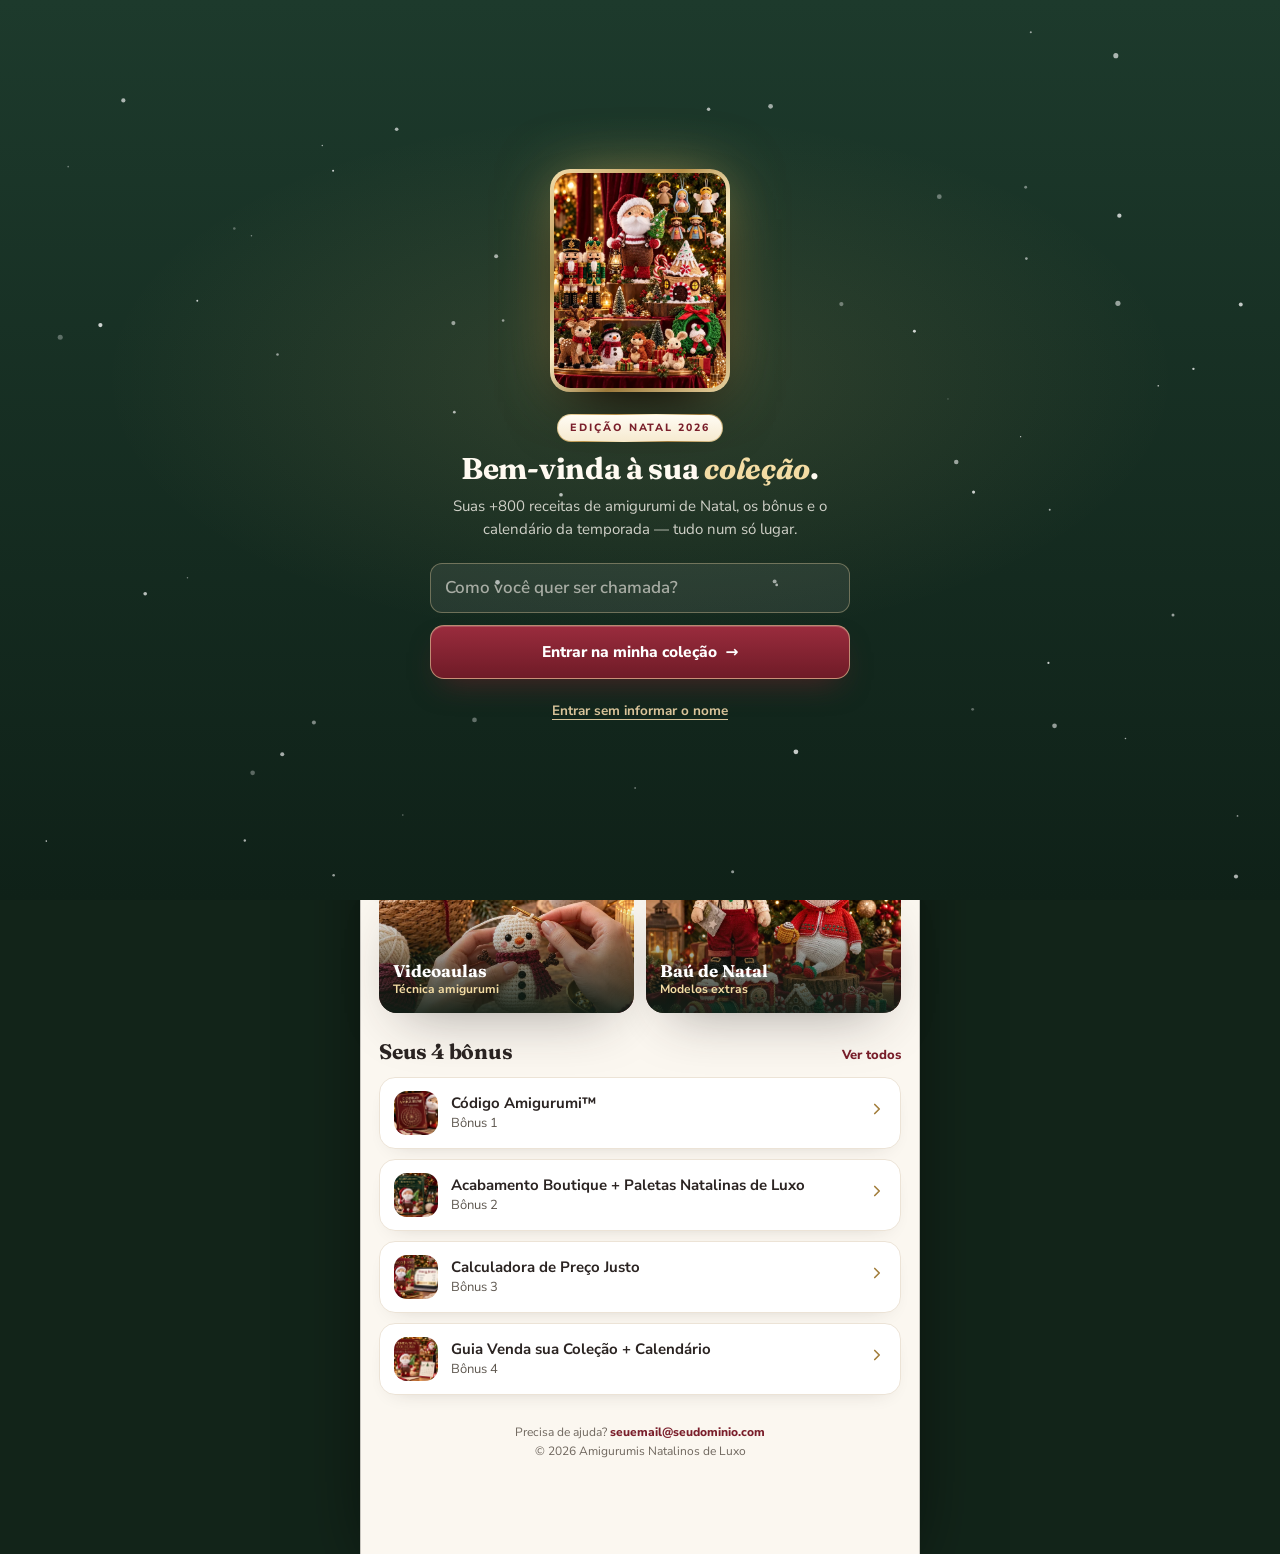
==== app/index.html @ ce7e3dca "Mini app de entregáveis (área da aluna sem login) - app/: coleção com 8 categorias de receitas de am" ====
<!DOCTYPE html>
<html lang="pt-BR">
<head>
<meta charset="utf-8">
<meta name="viewport" content="width=device-width, initial-scale=1, viewport-fit=cover">
<title>Minha Coleção — Amigurumis Natalinos de Luxo</title>
<meta name="robots" content="noindex, nofollow">
<meta name="theme-color" content="#1f3d2e">
<meta name="apple-mobile-web-app-capable" content="yes">
<meta name="apple-mobile-web-app-status-bar-style" content="black-translucent">
<meta name="apple-mobile-web-app-title" content="Minha Coleção">
<link rel="manifest" href="manifest.webmanifest">
<link rel="icon" href="icone-192.png">
<link rel="apple-touch-icon" href="icone-192.png">
<link rel="preconnect" href="https://fonts.googleapis.com">
<link rel="preconnect" href="https://fonts.gstatic.com" crossorigin>
<link href="https://fonts.googleapis.com/css2?family=Fraunces:ital,opsz,wght@0,9..144,500..900;1,9..144,500..800&family=Nunito+Sans:opsz,wght@6..12,400..900&display=swap" rel="stylesheet">
<style>
:root{
  --crema:#fbf7f0;--crema-2:#f3ece2;--crema-3:#efede4;--blanco:#fff;
  --vino:#7a1f2b;--vino-hover:#5e1620;--bosque:#1f3d2e;--bosque-hondo:#172e22;
  --oro:#b8914a;--oro-claro:#d9c39a;--oro-hondo:#a27d3b;--oro-texto:#7f6128;
  --texto:#2b2422;--texto-suave:#5e574f;--gris:#6f675e;--borde:#ece3d6;--unidad:#f6f2ec;
  --oro-metal:linear-gradient(140deg,#f3dfae 0%,#b8914a 30%,#fbeec8 50%,#9c7a3c 72%,#e9d3a1 100%);
  --vino-metal:linear-gradient(180deg,#9a2c3d,#6f1b27);
  --oro-etiqueta:linear-gradient(180deg,#f8e9bf,#dcbb73);
  --sombra:0 8px 22px -16px #2b24224d;--sombra-alta:0 24px 56px -24px #2b242266;
  --serif:"Fraunces",Georgia,"Times New Roman",serif;
  --sans:"Nunito Sans",system-ui,-apple-system,"Segoe UI",Roboto,sans-serif;
  --nav:68px;--safe-b:env(safe-area-inset-bottom);
}
*{box-sizing:border-box;-webkit-tap-highlight-color:transparent}
html,body{margin:0;background:var(--crema);color:var(--texto);font-family:var(--sans);font-size:16px;line-height:1.55;-webkit-font-smoothing:antialiased}
h1,h2,h3{font-family:var(--serif);margin:0;letter-spacing:-.01em;line-height:1.15}
p{margin:0}
button{font:inherit;color:inherit;background:none;border:0;padding:0;cursor:pointer}
a{color:inherit;text-decoration:none}
img{display:block;max-width:100%}
em{font-family:var(--serif);font-style:italic;color:var(--vino)}
:focus-visible{outline:3px solid var(--vino);outline-offset:3px;border-radius:10px}
.sr{position:absolute;width:1px;height:1px;overflow:hidden;clip:rect(0 0 0 0);white-space:nowrap}

/* ---------- Estrutura ---------- */
.app{max-width:560px;margin:0 auto;min-height:100vh;min-height:100dvh;position:relative;background:var(--crema);padding-bottom:calc(var(--nav) + var(--safe-b) + 18px)}
@media (min-width:900px){
  body{background:radial-gradient(70% 60% at 50% 0,#264b3a,#122419 70%)}
  .app{box-shadow:0 30px 80px -30px #000;border-left:1px solid #0003;border-right:1px solid #0003}
}
.topo{position:relative;overflow:hidden;color:var(--crema);padding:calc(env(safe-area-inset-top) + 18px) 20px 54px;
  background:radial-gradient(85% 70% at 50% 40%,#3c6c5280,transparent 72%),linear-gradient(180deg,var(--bosque),#122419)}
.topo.compacto{padding-bottom:40px}
.topo-in{position:relative;z-index:2}
.topo-linha{display:flex;align-items:center;justify-content:space-between;gap:12px;margin-bottom:16px}
.marca{display:flex;align-items:center;gap:10px;font-weight:800;font-size:13px;letter-spacing:.04em;color:var(--oro-claro)}
.marca-selo{width:34px;height:34px;border-radius:50%;background:var(--oro-metal);display:grid;place-items:center;color:var(--vino);box-shadow:0 6px 16px -8px #000}
.voltar{display:inline-flex;align-items:center;gap:6px;font-weight:800;font-size:14px;color:var(--oro-claro);min-height:40px}
.topo h1{font-size:clamp(26px,7vw,34px);color:#fffaf1}
.topo h1 em{color:#f3dca4}
.topo p.sub{margin-top:8px;color:#fbf7f0d6;font-size:15px}
.nevado{position:absolute;left:0;right:0;bottom:-1px;width:100%;height:34px;z-index:1}
.guirlanda{position:absolute;top:0;left:0;right:0;height:26px;display:flex;justify-content:center;overflow:hidden;z-index:1;pointer-events:none}
.foco{flex:0 0 56px;height:26px;position:relative;background:url("data:image/svg+xml,%3Csvg xmlns='http://www.w3.org/2000/svg' width='56' height='18'%3E%3Cpath d='M0 1 Q28 18 56 1' fill='none' stroke='%23D9C39A' stroke-opacity='.5' stroke-width='1.3'/%3E%3C/svg%3E") 0 0/56px 18px no-repeat}
.foco::after{content:"";position:absolute;top:10px;left:24px;width:8px;height:11px;border-radius:50%/42% 42% 58% 58%;--l:#e7bf62;background:radial-gradient(circle at 38% 30%,#ffffffd9 0 16%,var(--l) 46%);box-shadow:0 0 6px 1px var(--l),0 0 14px 3px color-mix(in srgb,var(--l) 50%,transparent);animation:titila 2.6s ease-in-out infinite}
.foco:nth-child(4n+2)::after{--l:#b3263a;animation-delay:-1.2s}.foco:nth-child(4n+3)::after{--l:#fff1cf;animation-delay:-.5s}.foco:nth-child(4n+4)::after{--l:#3f7d5c;animation-delay:-2s}
@keyframes titila{50%{opacity:.4}}
canvas.neve{position:absolute;inset:0;width:100%;height:100%;z-index:0;pointer-events:none}

.conteudo{padding:0 18px;margin-top:-26px;position:relative;z-index:3}
.secao{margin-top:26px}
.secao-cab{display:flex;align-items:baseline;justify-content:space-between;gap:10px;margin-bottom:12px}
.secao-cab h2{font-size:21px}
.secao-cab a,.secao-cab button{font-size:13px;font-weight:800;color:var(--vino)}
.ceja{display:inline-block;font-size:10.5px;font-weight:800;letter-spacing:.18em;text-transform:uppercase;color:var(--vino);
  background:linear-gradient(180deg,#fffcf4,#f6ead0) padding-box,var(--oro-metal) border-box;border:1px solid transparent;border-radius:999px;padding:5px 12px;margin-bottom:10px}

/* ---------- Cartões ---------- */
.card{background:var(--blanco);border:1px solid var(--borde);border-radius:20px;box-shadow:var(--sombra)}
.card-ouro{background:linear-gradient(var(--blanco),var(--blanco)) padding-box,var(--oro-metal) border-box;border:1.5px solid transparent;box-shadow:var(--sombra-alta)}
.boasvindas{padding:18px;display:grid;gap:14px}
.progresso-linha{display:flex;align-items:center;gap:14px}
.anel{--p:0;width:64px;height:64px;border-radius:50%;flex-shrink:0;display:grid;place-items:center;
  background:conic-gradient(var(--vino) calc(var(--p)*1%),var(--unidad) 0);position:relative}
.anel::before{content:"";position:absolute;inset:7px;border-radius:50%;background:var(--blanco)}
.anel b{position:relative;font-family:var(--serif);font-size:16px;color:var(--vino)}
.progresso-txt b{font-family:var(--serif);font-size:18px;display:block}
.progresso-txt span{font-size:13.5px;color:var(--texto-suave)}
.proximo{display:flex;gap:12px;align-items:center;padding:12px 14px;border-radius:14px;background:var(--unidad);border:1px dashed var(--oro-claro)}
.proximo-ico{width:38px;height:38px;border-radius:12px;background:var(--vino-metal);color:#fff;display:grid;place-items:center;flex-shrink:0}
.proximo small{display:block;font-size:11px;font-weight:800;letter-spacing:.12em;text-transform:uppercase;color:var(--oro-texto)}
.proximo span{font-weight:700;font-size:14.5px;line-height:1.35}
.contagem{display:flex;align-items:center;gap:10px;font-size:13px;font-weight:700;color:var(--texto-suave)}
.contagem b{font-family:var(--serif);color:var(--vino);font-size:18px}

.atalhos{display:grid;grid-template-columns:repeat(2,minmax(0,1fr));gap:12px}
.atalho{position:relative;overflow:hidden;border-radius:18px;min-height:132px;display:flex;flex-direction:column;justify-content:flex-end;padding:14px;color:#fff;box-shadow:var(--sombra-alta);isolation:isolate}
.atalho img{position:absolute;inset:0;width:100%;height:100%;object-fit:cover;z-index:-2;transition:transform .5s}
.atalho::before{content:"";position:absolute;inset:0;z-index:-1;background:linear-gradient(180deg,transparent 20%,#0f1f17e6 100%)}
.atalho:active img{transform:scale(1.04)}
.atalho b{font-family:var(--serif);font-size:17px;line-height:1.15}
.atalho small{font-size:12px;color:#f3dca4;font-weight:700}
.atalho.largo{grid-column:1/-1;min-height:150px}
.pilula{position:absolute;top:10px;left:10px;font-size:10.5px;font-weight:800;letter-spacing:.06em;text-transform:uppercase;padding:4px 10px;border-radius:999px;background:var(--oro-etiqueta);color:var(--vino-hover);border:1px solid #9c7a3c80}
.pilula.vinho{background:var(--vino-metal);color:#fff;border-color:#e9d3a1aa}

.lista{display:grid;gap:10px}
.item{display:flex;align-items:center;gap:13px;padding:13px 14px;background:var(--blanco);border:1px solid var(--borde);border-radius:16px;box-shadow:var(--sombra);text-align:left;width:100%}
.item-ico{width:44px;height:44px;border-radius:13px;background:var(--unidad);color:var(--oro-hondo);display:grid;place-items:center;flex-shrink:0;overflow:hidden}
.item-ico img{width:100%;height:100%;object-fit:cover}
.item-txt{flex:1;min-width:0}
.item-txt b{display:block;font-size:15px;line-height:1.3}
.item-txt span{display:block;font-size:13px;color:var(--texto-suave);line-height:1.4}
.item-seta{color:var(--oro-hondo);flex-shrink:0}
.tag{font-size:10.5px;font-weight:800;letter-spacing:.06em;text-transform:uppercase;padding:3px 8px;border-radius:999px;background:var(--unidad);color:var(--oro-texto);white-space:nowrap}
.tag.ok{background:#e6f1ea;color:#2f6b4f}
.tag.breve{background:#f4e9e9;color:var(--vino)}

/* ---------- Botões ---------- */
.btn{display:inline-flex;align-items:center;justify-content:center;gap:9px;min-height:50px;padding:14px 22px;border-radius:14px;font-weight:800;font-size:15.5px;color:#fff;background:var(--vino-metal);border:1px solid #e9d3a199;box-shadow:inset 0 1px #ffffff2e,0 14px 30px -12px #7a1f2b99;width:100%;text-align:center}
.btn:active{transform:translateY(1px)}
.btn.sec{background:var(--blanco);color:var(--vino);border:1.5px solid var(--borde);box-shadow:var(--sombra)}
.btn.ouro{background:var(--oro-etiqueta);color:var(--vino-hover);border-color:#9c7a3c80}
.btn[aria-disabled="true"]{opacity:.55}
.btns{display:grid;gap:10px}

/* ---------- Coleção ---------- */
.colecoes{display:grid;grid-template-columns:repeat(2,minmax(0,1fr));gap:12px}
.colecao{background:var(--blanco);border:1px solid var(--borde);border-radius:18px;overflow:hidden;box-shadow:var(--sombra);text-align:left;display:flex;flex-direction:column}
.colecao-img{position:relative;aspect-ratio:1/1;background:var(--oro-claro)}
.colecao-img img{width:100%;height:100%;object-fit:cover}
.colecao-corpo{padding:10px 12px 12px}
.colecao-corpo b{font-family:var(--serif);font-size:15px;line-height:1.2;display:block}
.colecao-corpo span{font-size:12px;color:var(--gris);font-style:italic}
.check-canto{position:absolute;top:8px;right:8px;width:28px;height:28px;border-radius:50%;background:#2f6b4f;color:#fff;display:grid;place-items:center;box-shadow:0 4px 10px #0005}
.fav-canto{position:absolute;bottom:8px;right:8px;width:32px;height:32px;border-radius:50%;background:#fffffff0;color:var(--vino);display:grid;place-items:center;box-shadow:0 4px 10px #0003}
.hero-img{border-radius:22px;overflow:hidden;aspect-ratio:1/1;box-shadow:var(--sombra-alta);background:var(--oro-claro);border:5px solid #fff}
.hero-img img{width:100%;height:100%;object-fit:cover}
.miniaturas{display:flex;gap:10px;overflow-x:auto;scrollbar-width:none;padding:2px 2px 8px;margin:0 -2px}
.miniaturas::-webkit-scrollbar{display:none}
.miniaturas img{width:96px;height:96px;border-radius:14px;object-fit:cover;flex-shrink:0;border:3px solid #fff;box-shadow:var(--sombra)}
.alternar{display:flex;align-items:center;justify-content:space-between;gap:12px;padding:14px;border-radius:16px;background:var(--blanco);border:1px solid var(--borde)}
.alternar b{font-size:14.5px}
.chave{width:52px;height:30px;border-radius:999px;background:#d8d0c4;position:relative;flex-shrink:0;transition:background .2s}
.chave::after{content:"";position:absolute;top:3px;left:3px;width:24px;height:24px;border-radius:50%;background:#fff;box-shadow:0 2px 6px #0003;transition:transform .2s}
.chave[aria-checked="true"]{background:#2f6b4f}
.chave[aria-checked="true"]::after{transform:translateX(22px)}

/* ---------- Índice visual ---------- */
.filtros{display:flex;gap:8px;overflow-x:auto;scrollbar-width:none;padding-bottom:6px;margin:0 -18px;padding-left:18px;padding-right:18px}
.filtros::-webkit-scrollbar{display:none}
.filtro{white-space:nowrap;padding:9px 14px;border-radius:999px;border:1.5px solid var(--borde);background:var(--unidad);font-size:13px;font-weight:700;color:var(--texto-suave)}
.filtro[aria-pressed="true"]{background:var(--vino);border-color:var(--vino);color:#fff}
.grade{display:grid;grid-template-columns:repeat(3,minmax(0,1fr));gap:8px;margin-top:12px}
.grade a{position:relative;aspect-ratio:1/1;border-radius:14px;overflow:hidden;border:3px solid #fff;box-shadow:var(--sombra);background:var(--oro-claro)}
.grade img{width:100%;height:100%;object-fit:cover}
.grade span{position:absolute;left:0;right:0;bottom:0;font-size:10.5px;font-weight:800;color:#fff;padding:14px 6px 5px;background:linear-gradient(transparent,#000a);text-align:left;line-height:1.2}

/* ---------- Método / Calendário ---------- */
.passo{display:grid;grid-template-columns:64px 1fr;gap:14px;padding:16px;align-items:start}
.passo-foto{position:relative;width:64px;height:64px}
.passo-foto img{width:100%;height:100%;border-radius:50%;object-fit:cover;border:2px solid var(--oro-claro)}
.passo-num{position:absolute;right:-4px;bottom:-4px;width:26px;height:26px;border-radius:50%;background:linear-gradient(150deg,#f3dca4,#c9a45c);color:#3b2b0e;font-family:var(--serif);font-weight:800;font-size:13px;display:grid;place-items:center;border:2px solid #fff}
.passo h3{font-size:17px;margin-bottom:4px}
.passo h3 span{color:var(--vino);letter-spacing:.05em}
.passo p{font-size:14px;color:var(--texto-suave)}
.passo .acoes{display:flex;flex-wrap:wrap;gap:8px;margin-top:10px}
.mini-btn{display:inline-flex;align-items:center;gap:6px;padding:8px 12px;border-radius:999px;font-size:12.5px;font-weight:800;border:1.5px solid var(--borde);background:var(--unidad);color:var(--vino)}
.mini-btn.feito{background:#e6f1ea;border-color:#bcd8c6;color:#2f6b4f}

.mes{padding:16px}
.mes-cab{display:flex;align-items:center;gap:12px;margin-bottom:10px}
.mes-ponto{width:14px;height:14px;border-radius:50%;background:var(--oro);box-shadow:0 0 0 4px #b8914a33;flex-shrink:0}
.mes.agora .mes-ponto{background:var(--vino);box-shadow:0 0 0 4px #7a1f2b33}
.mes-cab small{font-size:11px;font-weight:800;letter-spacing:.16em;text-transform:uppercase;color:var(--oro-texto);display:block}
.mes.agora .mes-cab small{color:var(--vino)}
.mes-cab b{font-family:var(--serif);font-size:18px}
.tarefa{display:flex;gap:11px;align-items:flex-start;padding:10px 4px;border-top:1px dashed var(--borde);width:100%;text-align:left}
.tarefa:first-of-type{border-top:0}
.caixa{width:24px;height:24px;border-radius:8px;border:2px solid var(--oro-claro);flex-shrink:0;display:grid;place-items:center;color:transparent;transition:.2s;margin-top:1px}
.tarefa[aria-checked="true"] .caixa{background:#2f6b4f;border-color:#2f6b4f;color:#fff}
.tarefa[aria-checked="true"] .tarefa-txt{color:var(--gris);text-decoration:line-through;text-decoration-color:#2f6b4f88}
.tarefa-txt{font-size:14.5px;font-weight:600;line-height:1.4}

/* ---------- Bônus ---------- */
.bono{display:grid;grid-template-columns:110px 1fr;gap:14px;padding:12px;align-items:center;text-align:left;width:100%}
.bono-img{border-radius:14px;overflow:hidden;aspect-ratio:25/18;background:var(--oro-claro)}
.bono-img img{width:100%;height:100%;object-fit:cover}
.bono small{font-size:10.5px;font-weight:800;letter-spacing:.12em;color:var(--vino);text-transform:uppercase}
.bono b{display:block;font-family:var(--serif);font-size:16.5px;line-height:1.2;margin:2px 0 4px}
.bono span{font-size:13px;color:var(--texto-suave);line-height:1.4;display:block}
.capa-bono{border-radius:20px;overflow:hidden;box-shadow:var(--sombra-alta);aspect-ratio:25/18;background:var(--oro-claro);border:4px solid #fff}
.capa-bono img{width:100%;height:100%;object-fit:cover}

.busca{display:flex;align-items:center;gap:10px;padding:0 14px;border-radius:14px;background:var(--blanco);border:1.5px solid var(--borde);min-height:50px}
.busca input{flex:1;border:0;outline:0;background:none;font:inherit;font-size:16px;color:var(--texto);min-width:0}
.tabela-abrev{width:100%;border-collapse:separate;border-spacing:0;font-size:13.5px}
.tabela-abrev th{font-size:10.5px;letter-spacing:.1em;text-transform:uppercase;color:#fff;background:var(--vino-metal);padding:10px 8px;text-align:left}
.tabela-abrev th:first-child{border-top-left-radius:14px}.tabela-abrev th:last-child{border-top-right-radius:14px}
.tabela-abrev td{padding:10px 8px;border-bottom:1px solid var(--borde);vertical-align:top;background:#fff}
.tabela-abrev td:first-child{font-weight:700}
.tabela-abrev code{font-family:var(--sans);font-weight:800;color:var(--vino);background:var(--unidad);padding:1px 6px;border-radius:6px;white-space:nowrap}
.tabela-abrev tr:last-child td:first-child{border-bottom-left-radius:14px}.tabela-abrev tr:last-child td:last-child{border-bottom-right-radius:14px}

.paleta{padding:14px}
.paleta-cores{display:flex;height:64px;border-radius:12px;overflow:hidden;margin-bottom:10px}
.paleta-cores button{flex:1;position:relative}
.paleta-cores button span{position:absolute;bottom:4px;left:0;right:0;font-size:9.5px;font-weight:800;text-align:center;opacity:0;transition:.2s}
.paleta-cores button:hover span,.paleta-cores button:focus span{opacity:1}
.paleta b{font-family:var(--serif);font-size:16px}
.paleta p{font-size:13px;color:var(--texto-suave)}
.dica{display:flex;gap:12px;padding:14px;align-items:flex-start}
.dica-num{font-family:var(--serif);font-style:italic;font-weight:800;color:var(--oro-hondo);font-size:22px;line-height:1;min-width:24px}
.dica b{display:block;font-size:15px;margin-bottom:2px}
.dica span{font-size:13.5px;color:var(--texto-suave)}

.calc{padding:18px;display:grid;gap:12px;grid-template-columns:minmax(0,1fr)}.calc>*,.campos2>*{min-width:0}
.campo{display:grid;gap:6px}
.campo label{font-size:13px;font-weight:800;color:var(--texto)}
.campo label span{font-weight:600;color:var(--gris)}
.entrada{display:flex;align-items:center;border:1.5px solid var(--borde);border-radius:12px;background:var(--crema);min-height:50px;padding:0 12px;gap:8px}
.entrada:focus-within{border-color:var(--oro)}
.entrada i{font-style:normal;font-weight:800;color:var(--oro-texto);font-size:14px}
.entrada input{flex:1;width:100%;border:0;outline:0;background:none;font:inherit;font-size:17px;font-weight:700;color:var(--texto);min-width:0;text-align:right}
.campos2{display:grid;grid-template-columns:minmax(0,1fr) minmax(0,1fr);gap:12px}
.resultado{border-radius:18px;padding:18px;background:var(--vino-metal);color:#fff;text-align:center;box-shadow:0 18px 40px -16px #7a1f2bcc}
.resultado small{font-size:11px;font-weight:800;letter-spacing:.16em;color:#f3dca4}
.resultado .valor{font-family:var(--serif);font-size:44px;font-weight:900;line-height:1.05;margin:4px 0}
.resultado .valor sup{font-size:.4em;vertical-align:.95em;margin-right:2px}
.resultado p{font-size:13px;color:#fff9}
.decomp{display:grid;gap:6px;font-size:14px;padding:4px 2px}
.decomp div{display:flex;justify-content:space-between;gap:10px;border-bottom:1px dashed var(--borde);padding:6px 0}
.decomp div b{font-variant-numeric:tabular-nums}

.msg{padding:14px;display:grid;gap:10px}
.msg-txt{white-space:pre-wrap;font-size:14px;line-height:1.5;background:#e7f3df;border-radius:12px 12px 12px 4px;padding:12px;color:#1f2a1c;position:relative}
.msg-cab{display:flex;justify-content:space-between;align-items:center;gap:10px}
.msg-cab b{font-size:14.5px}

/* ---------- Vídeo ---------- */
.aula-num{font-family:var(--serif);font-weight:800;font-size:15px;color:var(--vino)}
.player{position:fixed;inset:0;z-index:90;background:#0b120ef2;display:grid;place-items:center;padding:20px}
.player[hidden]{display:none}
.player-caixa{width:min(100%,760px)}
.player-frame{aspect-ratio:16/9;border-radius:16px;overflow:hidden;background:#000;box-shadow:0 30px 70px -20px #000}
.player-frame iframe,.player-frame video{width:100%;height:100%;border:0;display:block}
.player-cab{display:flex;justify-content:space-between;align-items:center;color:#fff;margin-bottom:12px;gap:12px}
.player-cab b{font-family:var(--serif);font-size:18px}
.fechar{width:42px;height:42px;border-radius:50%;background:#ffffff1f;color:#fff;display:grid;place-items:center;flex-shrink:0}

/* ---------- Navegação inferior ---------- */
.nav{position:fixed;left:50%;transform:translateX(-50%);bottom:0;width:min(100%,560px);z-index:50;background:#fffffff2;backdrop-filter:blur(10px);-webkit-backdrop-filter:blur(10px);border-top:1px solid var(--borde);display:grid;grid-template-columns:repeat(5,1fr);padding:6px 6px calc(6px + var(--safe-b));box-shadow:0 -10px 30px -18px #2b242266}
.nav a{display:flex;flex-direction:column;align-items:center;justify-content:center;gap:3px;min-height:54px;border-radius:14px;font-size:11px;font-weight:800;color:var(--gris)}
.nav a[aria-current="page"]{color:var(--vino);background:var(--unidad)}
.nav a svg{width:22px;height:22px}

/* ---------- Entrada ---------- */
.entrada-tela{position:fixed;inset:0;z-index:100;display:grid;place-items:center;padding:24px;overflow-y:auto;
  background:radial-gradient(60% 42% at 50% 42%,#f0c8781f,transparent 70%),linear-gradient(180deg,#1d3a2c,#0f2118)}
.entrada-tela[hidden]{display:none}
.entrada-caixa{width:min(100%,420px);text-align:center;color:var(--crema);position:relative;z-index:2}
.entrada-capa{width:180px;margin:0 auto 22px;border-radius:20px;overflow:hidden;border:4px solid transparent;background:var(--oro-metal) border-box;box-shadow:0 30px 60px -20px #000,0 0 60px -10px #e7bf6299}
.entrada-capa img{border-radius:16px;aspect-ratio:4/5;object-fit:cover;width:100%}
.entrada-caixa h1{font-size:30px;color:#fffaf1;margin-bottom:8px}
.entrada-caixa h1 em{color:#f3dca4}
.entrada-caixa p{color:#fbf7f0cc;font-size:15px;margin-bottom:22px}
.entrada-caixa .entrada{background:#ffffff14;border-color:#d9c39a66;margin-bottom:12px}
.entrada-caixa .entrada input{color:#fff;text-align:left;font-weight:600}
.entrada-caixa .entrada input::placeholder{color:#fbf7f099}
.entrada-pular{margin-top:12px;font-size:13.5px;font-weight:700;color:#d9c39a;text-decoration:underline;text-underline-offset:4px;min-height:40px}

/* ---------- Diversos ---------- */
.aviso{padding:14px;border-radius:16px;background:#fff8e8;border:1px solid #ecd9a8;font-size:13.5px;color:var(--texto-suave);display:flex;gap:10px}
.aviso svg{color:var(--oro-hondo);flex-shrink:0;margin-top:2px}
.instalar{display:flex;gap:12px;align-items:center;padding:14px;border-radius:16px;background:var(--bosque);color:var(--crema)}
.instalar b{display:block;font-size:14.5px}
.instalar span{font-size:12.5px;color:#fbf7f0bb}
.instalar button.x{color:#fbf7f0aa;padding:6px}
.toast{position:fixed;left:50%;bottom:calc(var(--nav) + var(--safe-b) + 14px);transform:translate(-50%,20px);opacity:0;z-index:95;background:var(--texto);color:#fff;padding:12px 18px;border-radius:12px;font-size:14px;font-weight:700;box-shadow:0 14px 30px -10px #000;transition:.3s;pointer-events:none;max-width:90vw;text-align:center}
.toast.on{opacity:1;transform:translate(-50%,0)}
.rodape{text-align:center;font-size:12px;color:var(--gris);padding:28px 18px 8px}
.rodape a{color:var(--vino);font-weight:800}
.tela{animation:entra .35s ease both}
@keyframes entra{from{opacity:0;transform:translateY(8px)}}
@media (prefers-reduced-motion:reduce){*{animation:none!important;transition:none!important}}
</style>
</head>
<body>
<div class="app">
  <main id="tela" aria-live="polite"></main>
</div>

<nav class="nav" aria-label="Navegação principal">
  <a href="#/inicio" data-nav="inicio"><svg viewBox="0 0 24 24" fill="none" stroke="currentColor" stroke-width="2" stroke-linecap="round" stroke-linejoin="round"><path d="M3 10.5 12 3l9 7.5V20a1 1 0 0 1-1 1h-5v-6H9v6H4a1 1 0 0 1-1-1z"/></svg>Início</a>
  <a href="#/colecao" data-nav="colecao"><svg viewBox="0 0 24 24" fill="none" stroke="currentColor" stroke-width="2" stroke-linecap="round" stroke-linejoin="round"><path d="m17 14 3 3.3a1 1 0 0 1-.7 1.7H4.7a1 1 0 0 1-.7-1.7L7 14h-.3a1 1 0 0 1-.7-1.7L9 9h-.2A1 1 0 0 1 8 7.3L12 3l4 4.3a1 1 0 0 1-.8 1.7H15l3 3.3a1 1 0 0 1-.7 1.7H17Z"/><path d="M12 22v-3"/></svg>Coleção</a>
  <a href="#/aulas" data-nav="aulas"><svg viewBox="0 0 24 24" fill="none" stroke="currentColor" stroke-width="2" stroke-linecap="round" stroke-linejoin="round"><path d="m16 13 5.2 3.5a.5.5 0 0 0 .8-.4V7.9a.5.5 0 0 0-.8-.4L16 10.5"/><rect x="2" y="6" width="14" height="12" rx="2"/></svg>Aulas</a>
  <a href="#/calendario" data-nav="calendario"><svg viewBox="0 0 24 24" fill="none" stroke="currentColor" stroke-width="2" stroke-linecap="round" stroke-linejoin="round"><rect width="18" height="18" x="3" y="4" rx="2"/><path d="M16 2v4M8 2v4M3 10h18"/></svg>Calendário</a>
  <a href="#/bonus" data-nav="bonus"><svg viewBox="0 0 24 24" fill="none" stroke="currentColor" stroke-width="2" stroke-linecap="round" stroke-linejoin="round"><rect x="3" y="8" width="18" height="4" rx="1"/><path d="M12 8v13M19 12v7a2 2 0 0 1-2 2H7a2 2 0 0 1-2-2v-7M7.5 8a2.5 2.5 0 0 1 0-5A4.8 8 0 0 1 12 8a4.8 8 0 0 1 4.5-5 2.5 2.5 0 0 1 0 5"/></svg>Bônus</a>
</nav>

<div class="entrada-tela" id="entrada" hidden>
  <canvas class="neve" aria-hidden="true"></canvas>
  <div class="entrada-caixa">
    <div class="entrada-capa"><img src="../imagens/hero-vitrine-natal.webp" alt=""></div>
    <span class="ceja">EDIÇÃO NATAL 2026</span>
    <h1>Bem-vinda à sua <em>coleção</em>.</h1>
    <p>Suas +800 receitas de amigurumi de Natal, os bônus e o calendário da temporada — tudo num só lugar.</p>
    <form id="form-entrada">
      <div class="entrada"><input id="nome" name="nome" autocomplete="given-name" placeholder="Como você quer ser chamada?" maxlength="30" aria-label="Seu nome"></div>
      <button class="btn" type="submit">Entrar na minha coleção <span aria-hidden="true">→</span></button>
    </form>
    <button class="entrada-pular" type="button" id="pular">Entrar sem informar o nome</button>
  </div>
</div>

<div class="player" id="player" hidden role="dialog" aria-modal="true" aria-labelledby="player-titulo">
  <div class="player-caixa">
    <div class="player-cab"><b id="player-titulo"></b><button class="fechar" id="player-fechar" aria-label="Fechar vídeo"><svg width="20" height="20" viewBox="0 0 24 24" fill="none" stroke="currentColor" stroke-width="2.2" stroke-linecap="round"><path d="M18 6 6 18M6 6l12 12"/></svg></button></div>
    <div class="player-frame" id="player-frame"></div>
  </div>
</div>
<div class="toast" id="toast" role="status"></div>

<script>
/* =====================================================================
   CONFIGURAÇÃO — edite só esta parte.
   Cole os links dos seus arquivos (Google Drive, Dropbox, Hotmart, etc.)
   Link vazio ('') = aparece como "Em breve" para a aluna.
   ===================================================================== */
const CONFIG = {
  produto: 'Amigurumis Natalinos de Luxo',
  suporteWhatsApp: '',            // ex.: '5511999999999' (só números, com DDI 55)
  suporteEmail: 'seuemail@seudominio.com',

  // PDFs de cada coleção de receitas de amigurumi
  colecoes: {
    'papai-noel':      [{ titulo: 'Receitas — Papai Noel e Mamãe Noel (PDF)', url: '' }],
    'renas-duendes':   [{ titulo: 'Receitas — Renas e Duendes (PDF)', url: '' }],
    'bonecos-neve':    [{ titulo: 'Receitas — Bonecos de Neve (PDF)', url: '' }],
    'doce-natal':      [{ titulo: 'Receitas — Doce Natal (PDF)', url: '' }],
    'amigos-inverno':  [{ titulo: 'Receitas — Amigos do Inverno (PDF)', url: '' }],
    'enfeites-arvore': [{ titulo: 'Receitas — Enfeites para a Árvore (PDF)', url: '' }],
    'mini-presentes':  [{ titulo: 'Receitas — Mini Presentes (PDF)', url: '' }],
    'pecas-estrela':   [{ titulo: 'Receitas — Peças Estrela (PDF)', url: '' }],
  },
  indiceVisualPdf: '',             // PDF do Índice Visual completo
  metodoPdf: '',                   // Guia do Método Vitrine de Natal™
  bau: [                           // Baú de Natal — receitas extras
    { titulo: 'Baú de Natal — Parte 1 (PDF)', url: '' },
    { titulo: 'Baú de Natal — Parte 2 (PDF)', url: '' },
  ],
  bonusPdf: {                      // versões em PDF dos bônus (opcional)
    codigo: '', acabamento: '', calculadora: '', venda: ''
  },
  // Videoaulas: link do YouTube, Vimeo ou arquivo .mp4
  aulas: [
    { titulo: 'Anel mágico', desc: 'O começo de quase todo amigurumi, sem buraquinho no centro.', url: '' },
    { titulo: 'Ponto baixo em espiral', desc: 'A base de todas as peças, carreira por carreira.', url: '' },
    { titulo: 'Aumento e diminuição invisível', desc: 'Para dar forma redonda e acabamento liso.', url: '' },
    { titulo: 'Troca de cor sem degrau', desc: 'Listras de Papai Noel e gorrinhos perfeitos.', url: '' },
    { titulo: 'Bordado do rosto', desc: 'Olhos, sobrancelhas, bochechas e sorriso.', url: '' },
    { titulo: 'Montagem e costura', desc: 'Unir cabeça, corpo e braços com firmeza.', url: '' },
    { titulo: 'Acabamento e arremate', desc: 'Esconder fios e deixar a peça com cara de loja.', url: '' },
  ],
};
/* ===================================================================== */

const IMG = n => `../imagens/${n}.webp`;
const COLECOES = [
  { id:'papai-noel', nome:'Papai Noel e Mamãe Noel', img:'colecao-papai-noel', tag:'Ideal para presentear', det:'', fotos:['galeria-papai-noel','modelo-01','modelo-04'] },
  { id:'renas-duendes', nome:'Renas e Duendes', img:'colecao-renas-duendes', det:'', fotos:['modelo-basico-04'] },
  { id:'bonecos-neve', nome:'Bonecos de Neve', img:'colecao-bonecos-neve', det:'', fotos:[] },
  { id:'doce-natal', nome:'Doce Natal', img:'colecao-doce-natal', det:'bonecos e casinhas de gengibre, bengalinhas — em crochê', fotos:['modelo-basico-06'] },
  { id:'amigos-inverno', nome:'Amigos do Inverno', img:'colecao-amigos-inverno', det:'pinguins, ursos, bichinhos', fotos:['modelo-05','modelo-12'] },
  { id:'enfeites-arvore', nome:'Enfeites para a Árvore', img:'colecao-enfeites-arvore', det:'', fotos:['modelo-16','modelo-06','modelo-09'] },
  { id:'mini-presentes', nome:'Mini Presentes', img:'colecao-mini-presentes', det:'detalhes pequenos, chaveiros', fotos:['galeria-mini-presentes'] },
  { id:'pecas-estrela', nome:'Peças Estrela', img:'colecao-pecas-estrela', tag:'Brilha na vitrine', det:'personagens grandes, centros de mesa', fotos:['galeria-pecas-estrela'] },
];
const METODO = [
  { id:'m1', verbo:'ESCOLHA', resto:'a sua coleção', img:'passo-escolha', txt:'Percorra o Índice Visual e escolha seus modelos em minutos. Sem se perder no Pinterest.', ir:'#/indice', irTxt:'Abrir Índice Visual' },
  { id:'m2', verbo:'CROCHETE', resto:'suas peças', img:'passo-crochete', txt:'Receitas de crochê claras, passo a passo e em português. Se uma abreviação te travar, o Código Amigurumi™ traduz.', ir:'#/bonus/codigo', irTxt:'Código Amigurumi™' },
  { id:'m3', verbo:'ELEVE', resto:'o acabamento', img:'passo-eleve', txt:'Paletas e detalhes que deixam suas peças com cara de loja, não de feito em casa.', ir:'#/bonus/acabamento', irTxt:'Acabamento Boutique' },
  { id:'m4', verbo:'EXIBA', resto:'a sua coleção', img:'passo-exiba', txt:'Presenteie, decore a sua casa ou fotografe com o celular e ofereça.', ir:'#/bonus/venda', irTxt:'Venda sua Coleção' },
];
const CALENDARIO = [
  { id:'agora', mes:'AGORA', verbo:'Decida', tarefas:[
    ['c1','Escolher de 6 a 10 modelos para a sua vitrine no Índice Visual'],
    ['c2','Separar linhas, enchimento, olhos de segurança e agulha'],
    ['c3','Definir o destino de cada peça: presentear, decorar ou vender'] ]},
  { id:'out', mes:'OUTUBRO', verbo:'Crochete e eleve', tarefas:[
    ['c4','Crochetar as peças principais da coleção'],
    ['c5','Aplicar o Acabamento Boutique: olhos, bordados, laços e toques dourados'],
    ['c6','Fotografar cada peça assim que ficar pronta'] ]},
  { id:'nov', mes:'NOVEMBRO', verbo:'Exiba', tarefas:[
    ['c7','Calcular o preço de cada peça na Calculadora de Preço Justo'],
    ['c8','Publicar as fotos no status, Instagram e grupos'],
    ['c9','Responder os pedidos com as mensagens prontas'] ]},
  { id:'dez', mes:'DEZEMBRO', verbo:'Entregue e aproveite', tarefas:[
    ['c10','Embalar com etiqueta kraft e laço de veludo'],
    ['c11','Entregar as encomendas com antecedência'],
    ['c12','Decorar a sua casa e presentear quem você ama'] ]},
];
const BONUS = [
  { id:'codigo', n:1, nome:'Código Amigurumi™', img:'bonus-codigo-amigurumi', etq:'Trava numa abreviação? Nunca mais.', desc:'O guia de abreviações de diferentes países: pb, mp, sc, dc… Leia qualquer receita sem travar no meio da carreira.' },
  { id:'acabamento', n:2, nome:'Acabamento Boutique + Paletas Natalinas de Luxo', img:'bonus-acabamento-boutique', etq:'Para pararem de dizer só “que lindo”.', desc:'Combinações de cores e detalhes de acabamento que deixam suas peças com cara de caras.' },
  { id:'calculadora', n:3, nome:'Calculadora de Preço Justo', img:'bonus-calculadora', etq:'Para não dar seu trabalho de graça.', desc:'Anote materiais e tempo e tenha um preço que cobre o que você investiu.' },
  { id:'venda', n:4, nome:'Guia Venda sua Coleção + Calendário', img:'bonus-venda-sua-colecao', etq:'Para suas peças não ficarem na caixa.', desc:'Fotos com o celular, como publicar, mensagens prontas para o WhatsApp e o que fazer em cada mês.' },
];
const ABREV = [
  ['Anel mágico','am','AM','MR'],['Corrente','corr','cad','ch'],['Ponto baixíssimo','pbx','pd / pr','sl st'],
  ['Ponto baixo','pb','pb / mp','sc'],['Ponto meio alto','pma','pma','hdc'],['Ponto alto','pa','pa / v','dc'],
  ['Ponto alto duplo','pad','pad','tr'],['Aumento (2 pontos no mesmo)','aum','aum','inc'],['Diminuição','dim','dism','dec'],
  ['Diminuição invisível','dim inv','dism inv','inv dec'],['Carreira / volta','carr','v / vta','rnd / R'],
  ['Laçada','lç','laz','yo'],['Só na alça da frente','af','hd','FLO'],['Só na alça de trás','at','ht','BLO'],
  ['Arremate','arr','rem','FO'],['Repetir','rep','rep','rep'],['Marcador de ponto','mp','marc','SM'],
  ['Ponto pipoca','ppc','pop','pc'],['Picô','picô','piquito','picot'],['Total de pontos ao fim da carreira','(18)','(18)','(18)'],
];
const PALETAS = [
  { nome:'Vermelho Clássico', usar:'Papai Noel, Mamãe Noel e guirlandas', cores:['#9A2C3D','#F3E9D8','#1F3D2E','#C9A04F'] },
  { nome:'Neve Nórdica', usar:'Bonecos de neve e amigos do inverno', cores:['#FFFFFF','#D9E3EA','#8FA9BC','#B3263A'] },
  { nome:'Dourado de Luxo', usar:'Peças Estrela e centros de mesa', cores:['#B8914A','#F3DFAE','#7A1F2B','#2B2422'] },
  { nome:'Floresta Encantada', usar:'Duendes, árvores e enfeites', cores:['#1F3D2E','#3F7D5C','#E7BF62','#F6F2EC'] },
  { nome:'Doce Gengibre', usar:'Bonecos e casinhas de gengibre em crochê', cores:['#A0673A','#F5E6D3','#C8102E','#FFFFFF'] },
  { nome:'Rosa Vintage', usar:'Anjos, bailarinas e presentes delicados', cores:['#E8B4B8','#F7E7E3','#8C2F39','#D9C39A'] },
];
const ACABAMENTO = [
  ['Olhos na mesma carreira','Posicione os olhos de segurança na mesma carreira, com a mesma distância do centro, antes de fechar a peça.'],
  ['Bochechas rosadas','Um toque de blush ou sombra rosa aplicado com cotonete dá vida ao rosto na hora.'],
  ['Sobrancelhas bordadas','Dois pontos retos com linha clara acima dos olhos mudam a expressão inteira.'],
  ['Laço de veludo','Troque o laço de linha por fita de veludo ou cetim: a peça muda de categoria.'],
  ['Toque dourado','Linha metálica em detalhes pequenos (estrela, guizo, botões) traz o efeito de luxo.'],
  ['Fios escondidos','Arremate passando o fio por dentro da peça em várias direções antes de cortar.'],
  ['Etiqueta kraft','Uma etiqueta com o nome da peça e a sua marca transforma o amigurumi em presente.'],
];
const FOTOS = [
  ['Luz da janela','Fotografe de dia, perto de uma janela, sem flash. Luz natural é o que mais valoriza o crochê.'],
  ['Fundo simples','Um tecido claro, uma tábua de madeira ou uma manta. O amigurumi tem que ser o destaque.'],
  ['Na altura dos olhos','Abaixe o celular até a altura do rosto da peça: ela ganha personalidade.'],
  ['Um detalhe natalino','Uma pinha, um galhinho ou luzinhas desfocadas ao fundo contam a história.'],
  ['Foto de escala','Mostre a peça na mão ou ao lado de uma xícara para a cliente entender o tamanho.'],
];
const MENSAGENS = [
  ['Divulgação no status', '🎄 Encomendas de Natal abertas!\n\nAmigurumis feitos à mão, um por um, com linha de algodão e acabamento de luxo. Perfeitos para presentear ou decorar.\n\nAs vagas vão até o dia [DATA]. Me chama aqui que eu te mando as opções! ✨'],
  ['Resposta para “quanto custa?”', 'Oi, [NOME]! 😊 O [PEÇA] sai por R$ [VALOR].\n\nEle é feito à mão, ponto por ponto, com linha de algodão e acabamento caprichado. Consigo entregar até [DATA].\n\nQuer que eu reserve o seu?'],
  ['Confirmação do pedido', 'Perfeito, [NOME]! Reservado ✨\n\nPara confirmar, o pagamento é via Pix:\n[CHAVE PIX]\n\nAssim que cair, eu já começo o seu e te mando foto do andamento. 🧶'],
  ['Entrega e agradecimento', 'Seu [PEÇA] ficou pronto! 🎁\n\nFoi feito com muito carinho. Se puder, me manda uma foto dele no lugarzinho dele, eu amo ver! E se gostar, me indica para uma amiga? 💛'],
];

/* ---------- Estado (fica salvo no próprio celular) ---------- */
const CHAVE = 'amigurumi-natal-app-v1';
let E = { nome:'', entrou:false, feitos:{}, favs:{}, comecei:{}, calc:{}, instalarFechado:false };
try { E = Object.assign(E, JSON.parse(localStorage.getItem(CHAVE) || '{}')); } catch(_) {}
const salvar = () => { try { localStorage.setItem(CHAVE, JSON.stringify(E)); } catch(_) {} };

/* ---------- Utilidades ---------- */
const $ = s => document.querySelector(s);
const esc = s => String(s).replace(/[&<>"]/g, c => ({'&':'&amp;','<':'&lt;','>':'&gt;','"':'&quot;'}[c]));
const ic = {
  seta:'<svg width="18" height="18" viewBox="0 0 24 24" fill="none" stroke="currentColor" stroke-width="2.2" stroke-linecap="round" stroke-linejoin="round"><path d="m9 18 6-6-6-6"/></svg>',
  voltar:'<svg width="18" height="18" viewBox="0 0 24 24" fill="none" stroke="currentColor" stroke-width="2.2" stroke-linecap="round" stroke-linejoin="round"><path d="m15 18-6-6 6-6"/></svg>',
  pdf:'<svg width="22" height="22" viewBox="0 0 24 24" fill="none" stroke="currentColor" stroke-width="1.8" stroke-linecap="round" stroke-linejoin="round"><path d="M15 2H6a2 2 0 0 0-2 2v16a2 2 0 0 0 2 2h12a2 2 0 0 0 2-2V7Z"/><path d="M14 2v4a2 2 0 0 0 2 2h4M9 15h6M9 18h4"/></svg>',
  play:'<svg width="20" height="20" viewBox="0 0 24 24" fill="currentColor"><path d="M8 5.5v13a1 1 0 0 0 1.5.86l10.5-6.5a1 1 0 0 0 0-1.72L9.5 4.64A1 1 0 0 0 8 5.5Z"/></svg>',
  check:'<svg width="15" height="15" viewBox="0 0 24 24" fill="none" stroke="currentColor" stroke-width="3" stroke-linecap="round" stroke-linejoin="round"><path d="M20 6 9 17l-5-5"/></svg>',
  coracao:'<svg width="17" height="17" viewBox="0 0 24 24" fill="none" stroke="currentColor" stroke-width="2.2" stroke-linecap="round" stroke-linejoin="round"><path d="M19 14c1.5-1.5 3-3.2 3-5.5A5.5 5.5 0 0 0 16.5 3c-1.8 0-3 .5-4.5 2-1.5-1.5-2.7-2-4.5-2A5.5 5.5 0 0 0 2 8.5c0 2.3 1.5 4 3 5.5l7 7Z"/></svg>',
  coracaoCheio:'<svg width="17" height="17" viewBox="0 0 24 24" fill="currentColor"><path d="M19 14c1.5-1.5 3-3.2 3-5.5A5.5 5.5 0 0 0 16.5 3c-1.8 0-3 .5-4.5 2-1.5-1.5-2.7-2-4.5-2A5.5 5.5 0 0 0 2 8.5c0 2.3 1.5 4 3 5.5l7 7Z"/></svg>',
  estrela:'<svg width="14" height="14" viewBox="0 0 24 24" fill="currentColor"><path d="M12 2.5l1.9 6.6 6.6 1.9-6.6 1.9-1.9 6.6-1.9-6.6-6.6-1.9 6.6-1.9z"/></svg>',
  copiar:'<svg width="15" height="15" viewBox="0 0 24 24" fill="none" stroke="currentColor" stroke-width="2.2" stroke-linecap="round" stroke-linejoin="round"><rect width="13" height="13" x="9" y="9" rx="2"/><path d="M5 15H4a2 2 0 0 1-2-2V4a2 2 0 0 1 2-2h9a2 2 0 0 1 2 2v1"/></svg>',
  info:'<svg width="18" height="18" viewBox="0 0 24 24" fill="none" stroke="currentColor" stroke-width="2" stroke-linecap="round"><circle cx="12" cy="12" r="10"/><path d="M12 16v-4M12 8h.01"/></svg>',
  baixar:'<svg width="18" height="18" viewBox="0 0 24 24" fill="none" stroke="currentColor" stroke-width="2.2" stroke-linecap="round" stroke-linejoin="round"><path d="M12 3v12M7 10l5 5 5-5M5 21h14"/></svg>',
  lupa:'<svg width="18" height="18" viewBox="0 0 24 24" fill="none" stroke="currentColor" stroke-width="2.2" stroke-linecap="round"><circle cx="11" cy="11" r="7"/><path d="m20 20-3.5-3.5"/></svg>',
  wpp:'<svg width="18" height="18" viewBox="0 0 24 24" fill="none" stroke="currentColor" stroke-width="2.2" stroke-linecap="round" stroke-linejoin="round"><path d="M7.9 20A9 9 0 1 0 4 16.1L2 22Z"/></svg>',
};
function toast(t){ const el=$('#toast'); el.textContent=t; el.classList.add('on'); clearTimeout(toast.t); toast.t=setTimeout(()=>el.classList.remove('on'),2200); }
const focos = n => '<span class="foco"></span>'.repeat(n);
const nevado = '<svg class="nevado" viewBox="0 0 1440 90" preserveAspectRatio="none" aria-hidden="true"><path d="M0 52C90 34 170 30 260 42s170 30 270 22 190-40 300-38 190 34 300 36 200-26 310-28V90H0Z" fill="#fff" fill-opacity=".5"/><path d="M0 64c110-18 210-20 320-8s200 26 320 18 210-34 330-32 200 26 280 28 150-10 190-14V90H0Z" fill="#fbf7f0"/></svg>';
function topo({titulo, sub='', voltar=null, compacto=false}){
  return `<header class="topo${compacto?' compacto':''}"><canvas class="neve" aria-hidden="true"></canvas><div class="guirlanda" aria-hidden="true">${focos(12)}</div>
  <div class="topo-in"><div class="topo-linha">${voltar?`<a class="voltar" href="${voltar}">${ic.voltar}Voltar</a>`:`<span class="marca"><span class="marca-selo">${ic.estrela}</span>MINHA COLEÇÃO</span>`}
  <span class="marca" style="font-size:11px;opacity:.85">NATAL 2026</span></div>
  <h1>${titulo}</h1>${sub?`<p class="sub">${sub}</p>`:''}</div>${nevado}</header>`;
}
function linkArquivo(a, icon=ic.pdf){
  const ok = !!a.url;
  return `<${ok?'a':'button'} class="item" ${ok?`href="${esc(a.url)}" target="_blank" rel="noopener"`:'type="button" data-breve'}>
    <span class="item-ico">${icon}</span><span class="item-txt"><b>${esc(a.titulo)}</b><span>${ok?'Toque para abrir ou baixar':'O link será liberado aqui'}</span></span>
    ${ok?`<span class="item-seta">${ic.baixar}</span>`:'<span class="tag breve">Em breve</span>'}</${ok?'a':'button'}>`;
}
function diasAteNatal(){ const h=new Date(); let n=new Date(h.getFullYear(),11,25); if(h>n) n=new Date(h.getFullYear()+1,11,25); return Math.ceil((n-new Date(h.getFullYear(),h.getMonth(),h.getDate()))/864e5); }
function totalTarefas(){ return CALENDARIO.reduce((a,m)=>a+m.tarefas.length,0)+METODO.length; }
function feitasTarefas(){ return Object.values(E.feitos).filter(Boolean).length; }
function proximaTarefa(){
  for(const p of METODO) if(!E.feitos[p.id]) return {txt:`${p.verbo[0]+p.verbo.slice(1).toLowerCase()} ${p.resto}`, link:'#/metodo', rot:'Próximo passo do método'};
  for(const m of CALENDARIO) for(const [id,t] of m.tarefas) if(!E.feitos[id]) return {txt:t, link:'#/calendario', rot:`Calendário · ${m.mes}`};
  return {txt:'Você completou tudo! Agora é aproveitar o Natal. 🎄', link:'#/colecao', rot:'Parabéns'};
}

/* ---------- Telas ---------- */
const TELAS = {
  inicio(){
    const pct = Math.round(feitasTarefas()/totalTarefas()*100), prox = proximaTarefa(), nome = E.nome?`, ${esc(E.nome)}`:'';
    const instalar = (!E.instalarFechado && !matchMedia('(display-mode: standalone)').matches && !navigator.standalone) ? `
      <div class="instalar secao"><span class="marca-selo" style="flex-shrink:0">${ic.estrela}</span><div style="flex:1"><b>Deixe na tela inicial do celular</b>
      <span>${/iphone|ipad/i.test(navigator.userAgent)?'No Safari, toque em Compartilhar → “Adicionar à Tela de Início”.':'No navegador, toque em ⋮ → “Adicionar à tela inicial”.'}</span></div>
      <button class="x" data-fechar-instalar aria-label="Fechar">✕</button></div>`:'';
    return topo({titulo:`Olá${nome}! Sua <em>coleção</em> está pronta.`, sub:'Receitas de amigurumi, bônus e calendário — tudo organizado para você chegar em dezembro com a mesa cheia de amigurumis.'})+`
    <div class="conteudo">
      <div class="card card-ouro boasvindas">
        <div class="progresso-linha"><div class="anel" style="--p:${pct}"><b>${pct}%</b></div>
          <div class="progresso-txt"><b>Sua temporada</b><span>${feitasTarefas()} de ${totalTarefas()} etapas concluídas</span></div></div>
        <a class="proximo" href="${prox.link}"><span class="proximo-ico">${ic.seta}</span><span><small>${prox.rot}</small><span>${esc(prox.txt)}</span></span></a>
        <div class="contagem">🎄 Faltam <b>${diasAteNatal()}</b> dias para o Natal</div>
      </div>
      ${instalar}
      <section class="secao"><div class="secao-cab"><h2>Comece por aqui</h2></div>
        <div class="atalhos">
          <a class="atalho largo" href="#/colecao"><img src="${IMG('mockup-produto-completo')}" alt=""><span class="pilula vinho">+800 receitas</span><b>A Coleção Natalina de Luxo</b><small>8 coleções de receitas de amigurumi</small></a>
          <a class="atalho" href="#/indice"><img src="${IMG('mockup-indice-visual')}" alt=""><b>Índice Visual</b><small>Escolha em minutos</small></a>
          <a class="atalho" href="#/metodo"><img src="${IMG('passo-exiba')}" alt=""><b>Método Vitrine de Natal™</b><small>4 passos</small></a>
          <a class="atalho" href="#/aulas"><img src="${IMG('aba-paixao')}" alt=""><b>Videoaulas</b><small>Técnica amigurumi</small></a>
          <a class="atalho" href="#/bau"><img src="${IMG('colecao-pecas-estrela')}" alt=""><b>Baú de Natal</b><small>Modelos extras</small></a>
        </div></section>
      <section class="secao"><div class="secao-cab"><h2>Seus 4 bônus</h2><a href="#/bonus">Ver todos</a></div>
        <div class="lista">${BONUS.map(b=>`<a class="item" href="#/bonus/${b.id}"><span class="item-ico"><img src="${IMG(b.img)}" alt=""></span><span class="item-txt"><b>${b.nome}</b><span>Bônus ${b.n}</span></span><span class="item-seta">${ic.seta}</span></a>`).join('')}</div></section>
      ${suporte()}
    </div>`;
  },
  colecao(){
    return topo({titulo:'A <em>Coleção</em> Natalina de Luxo', sub:'Mais de 800 receitas de amigurumi de Natal, passo a passo e em português, organizadas em 8 coleções.'})+`
    <div class="conteudo">
      <div class="aviso">${ic.info}<span>São receitas de <b>crochê</b>: o passo a passo, carreira por carreira, para crochetar cada amigurumi. Toque numa coleção para abrir os PDFs.</span></div>
      <section class="secao"><div class="colecoes">${COLECOES.map(c=>`
        <a class="colecao" href="#/colecao/${c.id}"><span class="colecao-img"><img src="${IMG(c.img)}" alt="Coleção ${c.nome}" loading="lazy">
          ${c.tag?`<span class="pilula ${c.id==='pecas-estrela'?'vinho':''}">${c.tag}</span>`:''}
          ${E.comecei[c.id]?`<span class="check-canto">${ic.check}</span>`:''}
          ${E.favs[c.id]?`<span class="fav-canto">${ic.coracaoCheio}</span>`:''}</span>
          <span class="colecao-corpo"><b>${c.nome}</b>${c.det?`<span>${c.det}</span>`:''}</span></a>`).join('')}</div></section>
      <section class="secao"><a class="btn sec" href="#/indice">Abrir o Índice Visual ${ic.seta}</a></section>
      ${suporte()}
    </div>`;
  },
  colecaoItem(id){
    const c = COLECOES.find(x=>x.id===id); if(!c) return TELAS.colecao();
    const arqs = CONFIG.colecoes[id] || [];
    const fotos = [c.img, ...c.fotos];
    return topo({titulo:c.nome, sub:c.det?`(${c.det})`:'Receitas de amigurumi desta coleção', voltar:'#/colecao', compacto:true})+`
    <div class="conteudo">
      <div class="hero-img"><img src="${IMG(c.img)}" alt="Coleção ${c.nome}"></div>
      ${fotos.length>1?`<section class="secao"><div class="secao-cab"><h2>Alguns modelos</h2></div><div class="miniaturas">${fotos.map(f=>`<img src="${IMG(f)}" alt="" loading="lazy">`).join('')}</div></section>`:''}
      <section class="secao"><div class="secao-cab"><h2>Receitas em PDF</h2></div><div class="lista">${arqs.map(a=>linkArquivo(a)).join('') || linkArquivo({titulo:'Receitas desta coleção (PDF)',url:''})}</div></section>
      <section class="secao lista">
        <div class="alternar"><b>Já comecei esta coleção</b><button class="chave" role="switch" aria-checked="${!!E.comecei[id]}" data-comecei="${id}" aria-label="Já comecei esta coleção"></button></div>
        <div class="alternar"><b>Favorita da minha vitrine</b><button class="chave" role="switch" aria-checked="${!!E.favs[id]}" data-fav="${id}" aria-label="Favorita"></button></div>
      </section>
      <section class="secao btns"><a class="btn ouro" href="#/bonus/acabamento">Ver paletas para esta coleção</a><a class="btn sec" href="#/bonus/codigo">Travou numa abreviação? Código Amigurumi™</a></section>
    </div>`;
  },
  indice(){
    const filtro = TELAS._filtro || 'todas';
    const itens = [];
    COLECOES.forEach(c=>[c.img,...c.fotos].forEach(f=>itens.push({f,c})));
    const vis = itens.filter(i=>filtro==='todas'||i.c.id===filtro);
    return topo({titulo:'Índice <em>Visual</em>', sub:'Todos os modelos à vista. Toque numa foto para abrir a coleção.', voltar:'#/inicio', compacto:true})+`
    <div class="conteudo">
      <div class="card" style="padding:12px"><div class="filtros" role="group" aria-label="Filtrar por coleção" style="margin:0;padding:0 0 4px">
        <button class="filtro" data-filtro="todas" aria-pressed="${filtro==='todas'}">Todas</button>
        ${COLECOES.map(c=>`<button class="filtro" data-filtro="${c.id}" aria-pressed="${filtro===c.id}">${c.nome}</button>`).join('')}</div>
      <div class="grade">${vis.map(i=>`<a href="#/colecao/${i.c.id}"><img src="${IMG(i.f)}" alt="${i.c.nome}" loading="lazy"><span>${i.c.nome}</span></a>`).join('')}</div></div>
      <section class="secao"><div class="lista">${linkArquivo({titulo:'Índice Visual completo (PDF)', url:CONFIG.indiceVisualPdf})}</div></section>
    </div>`;
  },
  metodo(){
    return topo({titulo:'Método <em>Vitrine de Natal</em>™', sub:'A ordem de quem enche a mesa de amigurumis, em 4 passos. Marque cada passo quando concluir.', voltar:'#/inicio', compacto:true})+`
    <div class="conteudo"><div class="lista">${METODO.map((p,i)=>`
      <article class="card passo"><div class="passo-foto"><img src="${IMG(p.img)}" alt=""><span class="passo-num">${i+1}</span></div>
      <div><h3><span>${p.verbo}</span> ${p.resto}</h3><p>${p.txt}</p>
      <div class="acoes"><a class="mini-btn" href="${p.ir}">${p.irTxt} ${ic.seta}</a>
      <button class="mini-btn ${E.feitos[p.id]?'feito':''}" data-feito="${p.id}" aria-pressed="${!!E.feitos[p.id]}">${E.feitos[p.id]?ic.check+' Concluído':'Marcar como feito'}</button></div></div></article>`).join('')}</div>
      <section class="secao lista">${linkArquivo({titulo:'Guia do Método Vitrine de Natal™ (PDF)', url:CONFIG.metodoPdf})}</section>
      <section class="secao"><a class="btn" href="#/calendario">Ver o calendário da temporada ${ic.seta}</a></section>
    </div>`;
  },
  calendario(){
    return topo({titulo:'Calendário da <em>Temporada</em>', sub:`O que fazer em cada mês até o Natal. Faltam ${diasAteNatal()} dias.`, compacto:true})+`
    <div class="conteudo"><div class="lista">${CALENDARIO.map((m,i)=>`
      <article class="card mes ${i===0?'agora':''}"><div class="mes-cab"><span class="mes-ponto"></span><div><small>${m.mes}</small><b>${m.verbo}</b></div></div>
      ${m.tarefas.map(([id,t])=>`<button class="tarefa" role="checkbox" aria-checked="${!!E.feitos[id]}" data-feito="${id}"><span class="caixa">${ic.check}</span><span class="tarefa-txt">${t}</span></button>`).join('')}</article>`).join('')}</div>
      <p class="rodape">Cada crocheteira avança no seu ritmo. O que você conquistar depende do seu trabalho e de como decidir oferecer suas peças.</p>
    </div>`;
  },
  aulas(){
    return topo({titulo:'Videoaulas de <em>técnica</em>', sub:'Para revisar qualquer técnica de amigurumi quando precisar.', compacto:true})+`
    <div class="conteudo"><div class="lista">${CONFIG.aulas.map((a,i)=>`
      <button class="item" data-aula="${i}"><span class="item-ico" style="background:${a.url?'var(--vino-metal)':'var(--unidad)'};color:${a.url?'#fff':'var(--oro-hondo)'}">${a.url?ic.play:`<span class="aula-num">${i+1}</span>`}</span>
      <span class="item-txt"><b>${i+1}. ${a.titulo}</b><span>${a.desc}</span></span>${a.url?`<span class="item-seta">${ic.seta}</span>`:'<span class="tag breve">Em breve</span>'}</button>`).join('')}</div>
      ${suporte()}</div>`;
  },
  bau(){
    return topo({titulo:'Baú de <em>Natal</em>', sub:'Receitas de amigurumi extras para esta e as próximas temporadas.', voltar:'#/inicio', compacto:true})+`
    <div class="conteudo"><div class="hero-img" style="aspect-ratio:16/10"><img src="${IMG('mockup-oferta')}" alt=""></div>
      <section class="secao"><div class="lista">${CONFIG.bau.map(a=>linkArquivo(a)).join('')}</div></section></div>`;
  },
  bonus(){
    return topo({titulo:'Seus <em>4 bônus</em>', sub:'Ferramentas para crochetar, dar acabamento, precificar e vender a sua coleção.', compacto:true})+`
    <div class="conteudo"><div class="lista">${BONUS.map(b=>`
      <a class="card bono" href="#/bonus/${b.id}"><span class="bono-img"><img src="${IMG(b.img)}" alt="" loading="lazy"></span>
      <span><small>Bônus ${b.n}</small><b>${b.nome}</b><span>${b.desc}</span></span></a>`).join('')}</div>${suporte()}</div>`;
  },
  bonusItem(id){
    const b = BONUS.find(x=>x.id===id); if(!b) return TELAS.bonus();
    const corpo = { codigo:bonusCodigo, acabamento:bonusAcabamento, calculadora:bonusCalc, venda:bonusVenda }[id]();
    return topo({titulo:b.nome.replace('™','<span style="font-size:.6em;vertical-align:.7em">™</span>'), sub:b.etq, voltar:'#/bonus', compacto:true})+`
    <div class="conteudo"><div class="capa-bono"><img src="${IMG(b.img)}" alt="${b.nome}"></div>
    <p style="margin:16px 2px 0;color:var(--texto-suave)">${b.desc}</p>${corpo}
    <section class="secao lista">${linkArquivo({titulo:`${b.nome} — versão em PDF`, url:CONFIG.bonusPdf[id]})}</section></div>`;
  },
};
function bonusCodigo(){
  return `<section class="secao"><div class="busca">${ic.lupa}<input id="busca-abrev" type="search" placeholder="Procure: aumento, sc, mp, FLO…" aria-label="Procurar abreviação"></div></section>
  <section class="secao" style="margin-top:12px"><table class="tabela-abrev"><thead><tr><th>Ponto</th><th>PT</th><th>ES</th><th>EN</th></tr></thead>
  <tbody id="abrev">${ABREV.map(r=>`<tr data-busca="${esc(r.join(' ').toLowerCase())}"><td>${r[0]}</td><td><code>${r[1]}</code></td><td><code>${r[2]}</code></td><td><code>${r[3]}</code></td></tr>`).join('')}</tbody></table>
  <p class="rodape" style="padding-top:12px">As abreviações podem variar um pouco entre autoras. Na dúvida, confira a legenda no início de cada receita.</p></section>`;
}
function bonusAcabamento(){
  return `<section class="secao"><div class="secao-cab"><h2>Paletas Natalinas de Luxo</h2></div><div class="lista">${PALETAS.map(p=>`
    <div class="card paleta"><div class="paleta-cores">${p.cores.map(c=>`<button style="background:${c};color:${['#FFFFFF','#F3E9D8','#D9E3EA','#F3DFAE','#F6F2EC','#F5E6D3','#F7E7E3','#E8B4B8','#D9C39A','#E7BF62'].includes(c)?'#2b2422':'#fff'}" data-copiar="${c}" aria-label="Copiar a cor ${c}"><span>${c}</span></button>`).join('')}</div>
    <b>${p.nome}</b><p>Para: ${p.usar}</p></div>`).join('')}</div></section>
  <section class="secao"><div class="secao-cab"><h2>Detalhes que valorizam</h2></div><div class="lista">${ACABAMENTO.map(([t,d],i)=>`
    <div class="card dica"><span class="dica-num">${i+1}</span><div><b>${t}</b><span>${d}</span></div></div>`).join('')}</div></section>`;
}
function bonusCalc(){
  const v = Object.assign({mat:'',emb:'',horas:'',hora:'',margem:'30'}, E.calc);
  const campo = (id,label,pre,ph,extra='') => `<div class="campo"><label for="c-${id}">${label}</label><div class="entrada"><i>${pre}</i><input id="c-${id}" data-calc="${id}" inputmode="decimal" placeholder="${ph}" value="${esc(v[id])}" ${extra}></div></div>`;
  return `<section class="secao"><div class="card calc">
    ${campo('mat','Materiais <span>(linha, enchimento, olhos)</span>','R$','0,00')}
    ${campo('emb','Embalagem <span>(caixa, laço, etiqueta)</span>','R$','0,00')}
    <div class="campos2">${campo('horas','Horas de trabalho','h','0')}${campo('hora','Valor da sua hora','R$','0,00')}</div>
    ${campo('margem','Lucro desejado','%','30')}
    <div class="resultado"><small>PREÇO SUGERIDO</small><div class="valor" id="c-preco"><sup>R$</sup>0,00</div><p id="c-arred"></p></div>
    <div class="decomp" id="c-decomp"></div>
  </div></section>`;
}
function bonusVenda(){
  return `<section class="secao"><div class="secao-cab"><h2>Fotos com o celular</h2></div><div class="lista">${FOTOS.map(([t,d],i)=>`<div class="card dica"><span class="dica-num">${i+1}</span><div><b>${t}</b><span>${d}</span></div></div>`).join('')}</div></section>
  <section class="secao"><div class="secao-cab"><h2>Mensagens prontas</h2></div><div class="lista">${MENSAGENS.map(([t,m],i)=>`
    <div class="card msg"><div class="msg-cab"><b>${t}</b><button class="mini-btn" data-copiar-msg="${i}">${ic.copiar} Copiar</button></div><div class="msg-txt">${esc(m)}</div></div>`).join('')}</div>
    <p class="rodape" style="padding-top:12px">Troque o que está entre [COLCHETES] antes de enviar.</p></section>
  <section class="secao"><a class="btn" href="#/calendario">Abrir o Calendário da Temporada ${ic.seta}</a></section>`;
}
function suporte(){
  const w = CONFIG.suporteWhatsApp ? `https://wa.me/${CONFIG.suporteWhatsApp}?text=${encodeURIComponent('Olá! Comprei a coleção '+CONFIG.produto+' e preciso de ajuda.')}` : '';
  return `<p class="rodape">Precisa de ajuda? ${w?`<a href="${w}" target="_blank" rel="noopener">Fale com o suporte no WhatsApp</a>`:`<a href="mailto:${CONFIG.suporteEmail}">${CONFIG.suporteEmail}</a>`}<br>© 2026 ${CONFIG.produto}</p>`;
}

/* ---------- Calculadora ---------- */
const num = s => { s=String(s||'').replace(/\s/g,'').replace(/\.(?=\d{3}(\D|$))/g,'').replace(',','.'); const n=parseFloat(s); return isFinite(n)&&n>0?n:0; };
const brl = n => n.toLocaleString('pt-BR',{minimumFractionDigits:2,maximumFractionDigits:2});
function calcular(){
  const g = id => num(E.calc[id] ?? (id==='margem'?'30':''));
  const mat=g('mat'), emb=g('emb'), h=g('horas'), vh=g('hora'), m=g('margem');
  const mao=h*vh, custo=mat+emb+mao, preco=custo*(1+m/100);
  const el=$('#c-preco'); if(!el) return;
  el.innerHTML=`<sup>R$</sup>${brl(preco)}`;
  const arred = preco>0 ? Math.ceil(preco)-0.10 : 0;
  $('#c-arred').textContent = preco>0 ? `Arredondando para vender: R$ ${brl(arred<preco?arred+1:arred)}` : 'Preencha os campos acima';
  $('#c-decomp').innerHTML = `<div><span>Materiais + embalagem</span><b>R$ ${brl(mat+emb)}</b></div><div><span>Seu trabalho (${String(h).replace('.',',')} h × R$ ${brl(vh)})</span><b>R$ ${brl(mao)}</b></div><div><span>Lucro (${String(m).replace('.',',')}%)</span><b>R$ ${brl(preco-custo)}</b></div>`;
}

/* ---------- Roteador ---------- */
function rota(){
  const h = (location.hash||'#/inicio').slice(2).split('/');
  let html, nav=h[0]||'inicio';
  if(h[0]==='colecao' && h[1]) html=TELAS.colecaoItem(h[1]);
  else if(h[0]==='bonus' && h[1]) html=TELAS.bonusItem(h[1]);
  else html=(TELAS[h[0]]||TELAS.inicio)();
  if(['indice','metodo','bau'].includes(nav)) nav='inicio';
  if(!TELAS[h[0]] && !(h[0]==='colecao'||h[0]==='bonus')) nav='inicio';
  const t=$('#tela'); t.innerHTML=`<div class="tela">${html}</div>`;
  document.querySelectorAll('.nav a').forEach(a=>a.setAttribute('aria-current', a.dataset.nav===nav?'page':'false'));
  window.scrollTo(0,0);
  t.querySelectorAll('canvas.neve').forEach(neve);
  if(h[0]==='bonus'&&h[1]==='calculadora') calcular();
  const tituloTela = t.querySelector('h1'); document.title = (tituloTela?tituloTela.textContent+' — ':'')+'Minha Coleção';
}
window.addEventListener('hashchange', rota);

/* ---------- Interações ---------- */
document.addEventListener('click', e=>{
  const q = s => e.target.closest(s);
  let el;
  if(el=q('[data-breve]')){ toast('Este conteúdo será liberado em breve aqui no app ✨'); return; }
  if(el=q('[data-feito]')){ const id=el.dataset.feito; E.feitos[id]=!E.feitos[id]; salvar(); if(E.feitos[id]) toast('Concluído! 🎉'); const y=scrollY; rota(); scrollTo(0,y); return; }
  if(el=q('[data-comecei]')){ const id=el.dataset.comecei; E.comecei[id]=!E.comecei[id]; salvar(); el.setAttribute('aria-checked',E.comecei[id]); return; }
  if(el=q('[data-fav]')){ const id=el.dataset.fav; E.favs[id]=!E.favs[id]; salvar(); el.setAttribute('aria-checked',E.favs[id]); if(E.favs[id]) toast('Adicionada às favoritas 💛'); return; }
  if(el=q('[data-filtro]')){ TELAS._filtro=el.dataset.filtro; rota(); return; }
  if(el=q('[data-fechar-instalar]')){ E.instalarFechado=true; salvar(); el.closest('.instalar').remove(); return; }
  if(el=q('[data-copiar]')){ copiar(el.dataset.copiar, `Cor ${el.dataset.copiar} copiada`); return; }
  if(el=q('[data-copiar-msg]')){ copiar(MENSAGENS[+el.dataset.copiarMsg][1], 'Mensagem copiada! Cole no WhatsApp'); return; }
  if(el=q('[data-aula]')){ abrirAula(CONFIG.aulas[+el.dataset.aula]); return; }
});
document.addEventListener('input', e=>{
  if(e.target.dataset.calc){ E.calc[e.target.dataset.calc]=e.target.value; salvar(); calcular(); }
  if(e.target.id==='busca-abrev'){ const v=e.target.value.trim().toLowerCase(); document.querySelectorAll('#abrev tr').forEach(tr=>tr.hidden = v && !tr.dataset.busca.includes(v)); }
});
function copiar(t,msg){
  const ok=()=>toast(msg);
  if(navigator.clipboard) navigator.clipboard.writeText(t).then(ok,()=>fallback());
  else fallback();
  function fallback(){ const a=document.createElement('textarea'); a.value=t; document.body.appendChild(a); a.select(); try{document.execCommand('copy'); ok();}catch(_){} a.remove(); }
}
function abrirAula(a){
  if(!a.url){ toast('Esta aula será liberada em breve ✨'); return; }
  let src=a.url, frame;
  const yt=src.match(/(?:youtu\.be\/|v=|shorts\/|embed\/)([\w-]{11})/), vm=src.match(/vimeo\.com\/(?:video\/)?(\d+)/);
  if(yt) frame=`<iframe src="https://www.youtube.com/embed/${yt[1]}?autoplay=1&rel=0" allow="autoplay; fullscreen; picture-in-picture" allowfullscreen></iframe>`;
  else if(vm) frame=`<iframe src="https://player.vimeo.com/video/${vm[1]}?autoplay=1" allow="autoplay; fullscreen; picture-in-picture" allowfullscreen></iframe>`;
  else if(/\.(mp4|webm)(\?|$)/i.test(src)) frame=`<video src="${esc(src)}" controls autoplay playsinline></video>`;
  else { window.open(src,'_blank','noopener'); return; }
  $('#player-titulo').textContent=a.titulo; $('#player-frame').innerHTML=frame; $('#player').hidden=false; $('#player-fechar').focus();
}
function fecharAula(){ $('#player').hidden=true; $('#player-frame').innerHTML=''; }
$('#player-fechar').addEventListener('click', fecharAula);
$('#player').addEventListener('click', e=>{ if(e.target.id==='player') fecharAula(); });
document.addEventListener('keydown', e=>{ if(e.key==='Escape' && !$('#player').hidden) fecharAula(); });

/* ---------- Neve ---------- */
const reduz = matchMedia('(prefers-reduced-motion: reduce)').matches;
function neve(cv){
  if(reduz||cv._on) return; cv._on=true;
  const ctx=cv.getContext('2d'), dpr=Math.min(devicePixelRatio||1,2); let W,H,fl=[];
  const tam=()=>{const r=cv.getBoundingClientRect(); W=r.width; H=r.height; cv.width=W*dpr; cv.height=H*dpr; ctx.setTransform(dpr,0,0,dpr,0,0);};
  tam(); addEventListener('resize',tam);
  for(let i=0;i<Math.min(60,W/9);i++) fl.push({x:Math.random()*W,y:Math.random()*H,r:Math.random()*2+.6,v:Math.random()*.45+.2,d:Math.random()*6,o:Math.random()*.5+.3});
  (function loop(){ if(!cv.isConnected) return; ctx.clearRect(0,0,W,H);
    fl.forEach(f=>{f.y+=f.v; f.d+=.012; f.x+=Math.sin(f.d)*.3; if(f.y>H+3){f.y=-3;f.x=Math.random()*W;}
      ctx.beginPath(); ctx.arc(f.x,f.y,f.r,0,7); ctx.fillStyle=`rgba(255,255,255,${f.o})`; ctx.fill();});
    requestAnimationFrame(loop); })();
}

/* ---------- Entrada (sem senha) ---------- */
function entrar(nome){ E.nome=(nome||'').trim().slice(0,30); E.entrou=true; salvar(); $('#entrada').hidden=true; rota(); }
$('#form-entrada').addEventListener('submit', e=>{ e.preventDefault(); entrar($('#nome').value); });
$('#pular').addEventListener('click', ()=>entrar(''));
if(!E.entrou){ $('#entrada').hidden=false; neve($('#entrada canvas')); }
rota();
if('serviceWorker' in navigator && location.protocol==='https:') navigator.serviceWorker.register('sw.js').catch(()=>{});
</script>
</body>
</html>
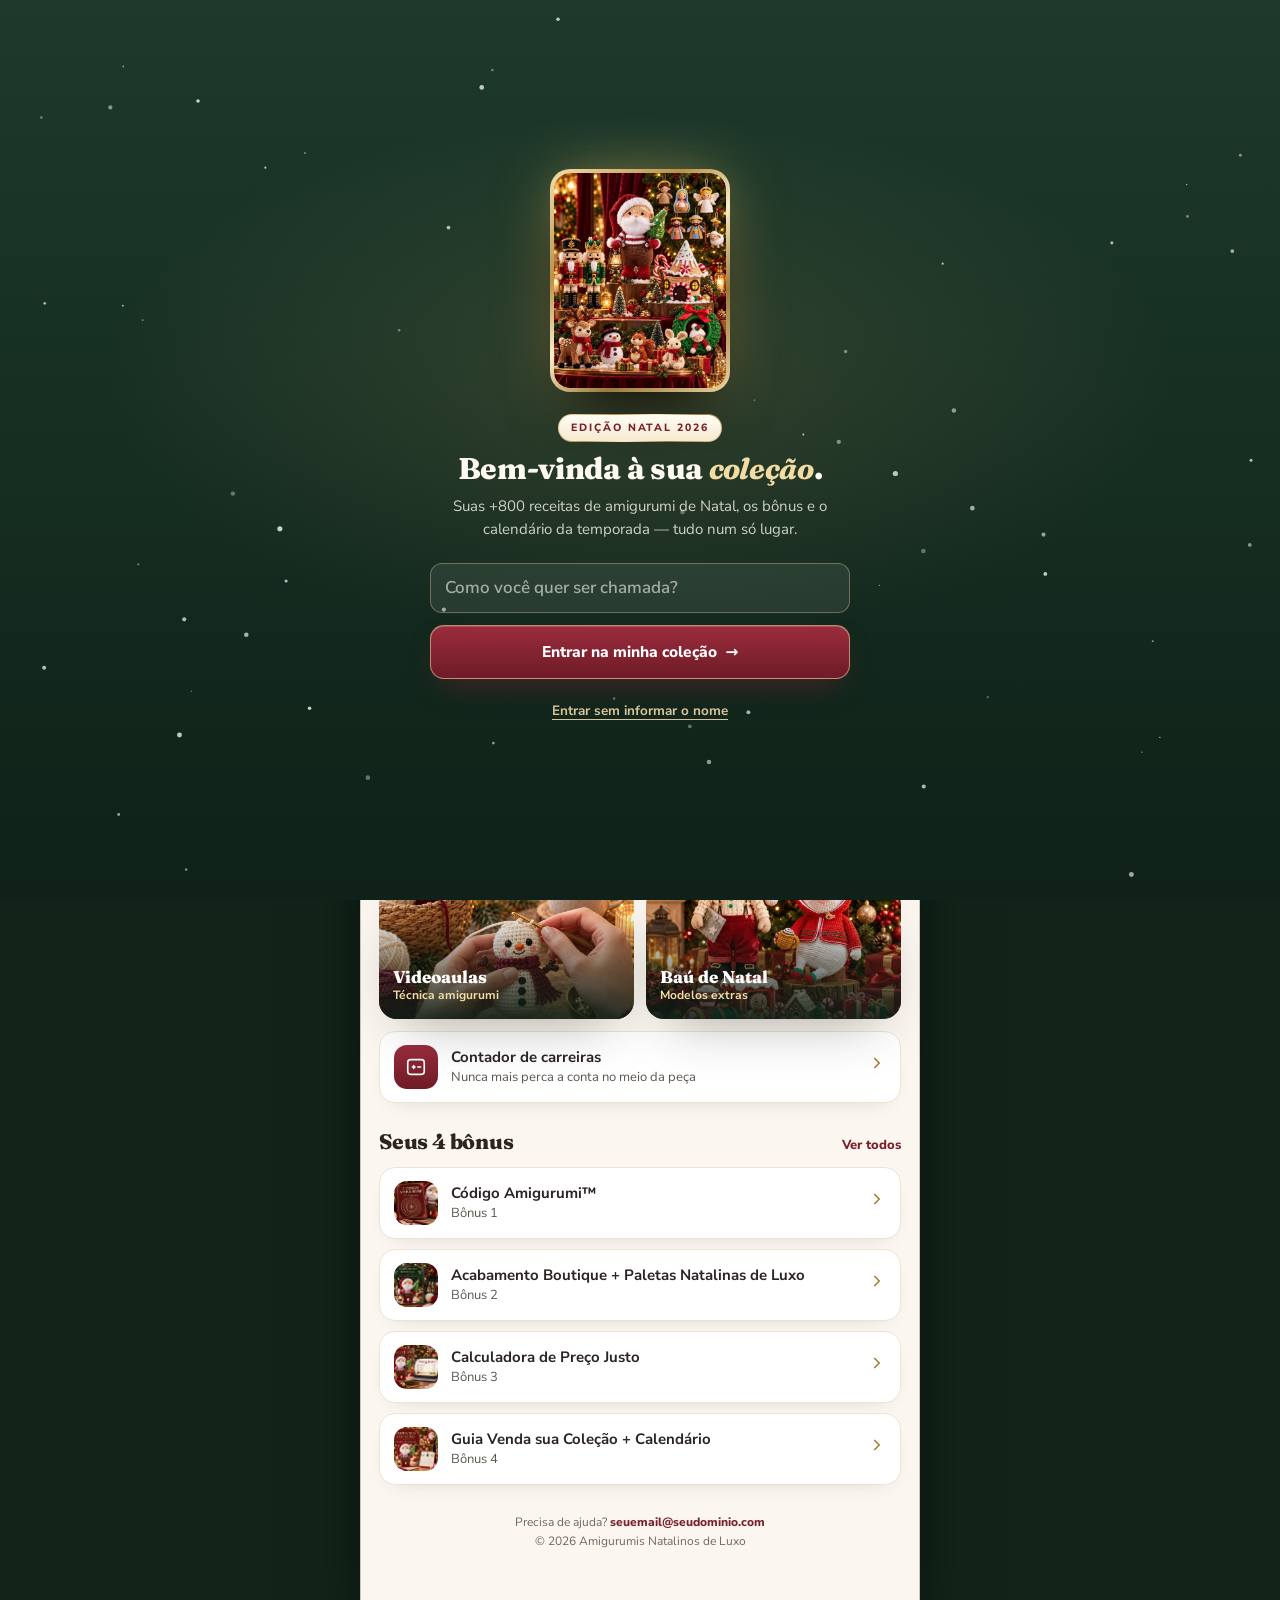
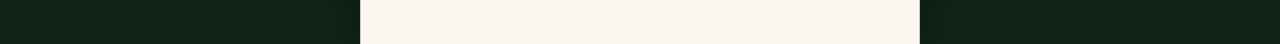
==== commit 9f4ae6c0: "App: PDFs dos bônus, contador de carreiras e acabamento final - 6 PDFs gerados (guia do método, índi" ====
--- a/app/index.html
+++ b/app/index.html
@@ -12,10 +12,16 @@
 <link rel="manifest" href="manifest.webmanifest">
 <link rel="icon" href="icone-192.png">
 <link rel="apple-touch-icon" href="icone-192.png">
-<link rel="preconnect" href="https://fonts.googleapis.com">
-<link rel="preconnect" href="https://fonts.gstatic.com" crossorigin>
-<link href="https://fonts.googleapis.com/css2?family=Fraunces:ital,opsz,wght@0,9..144,500..900;1,9..144,500..800&family=Nunito+Sans:opsz,wght@6..12,400..900&display=swap" rel="stylesheet">
+<link rel="preload" href="fontes/Fraunces_800ExtraBold.woff2" as="font" type="font/woff2" crossorigin>
+<link rel="preload" href="fontes/NunitoSans_400Regular.woff2" as="font" type="font/woff2" crossorigin>
 <style>
+@font-face{font-family:"Fraunces";src:url(fontes/Fraunces_600SemiBold.woff2) format("woff2");font-weight:500 650;font-display:swap}
+@font-face{font-family:"Fraunces";src:url(fontes/Fraunces_800ExtraBold.woff2) format("woff2");font-weight:651 900;font-display:swap}
+@font-face{font-family:"Fraunces";src:url(fontes/Fraunces_700Bold_Italic.woff2) format("woff2");font-weight:500 900;font-style:italic;font-display:swap}
+@font-face{font-family:"Nunito Sans";src:url(fontes/NunitoSans_400Regular.woff2) format("woff2");font-weight:300 500;font-display:swap}
+@font-face{font-family:"Nunito Sans";src:url(fontes/NunitoSans_600SemiBold.woff2) format("woff2");font-weight:501 650;font-display:swap}
+@font-face{font-family:"Nunito Sans";src:url(fontes/NunitoSans_700Bold.woff2) format("woff2");font-weight:651 750;font-display:swap}
+@font-face{font-family:"Nunito Sans";src:url(fontes/NunitoSans_800ExtraBold.woff2) format("woff2");font-weight:751 1000;font-display:swap}
 :root{
   --crema:#fbf7f0;--crema-2:#f3ece2;--crema-3:#efede4;--blanco:#fff;
   --vino:#7a1f2b;--vino-hover:#5e1620;--bosque:#1f3d2e;--bosque-hondo:#172e22;
@@ -196,7 +202,7 @@
 .tabela-abrev th{font-size:10.5px;letter-spacing:.1em;text-transform:uppercase;color:#fff;background:var(--vino-metal);padding:10px 8px;text-align:left}
 .tabela-abrev th:first-child{border-top-left-radius:14px}.tabela-abrev th:last-child{border-top-right-radius:14px}
 .tabela-abrev td{padding:10px 8px;border-bottom:1px solid var(--borde);vertical-align:top;background:#fff}
-.tabela-abrev td:first-child{font-weight:700}
+.tabela-abrev td:first-child{font-weight:700;width:34%}.tabela-abrev td:nth-child(3){color:var(--texto-suave);font-size:13px;line-height:1.45}
 .tabela-abrev code{font-family:var(--sans);font-weight:800;color:var(--vino);background:var(--unidad);padding:1px 6px;border-radius:6px;white-space:nowrap}
 .tabela-abrev tr:last-child td:first-child{border-bottom-left-radius:14px}.tabela-abrev tr:last-child td:last-child{border-bottom-right-radius:14px}
 
@@ -276,6 +282,37 @@
 .instalar button.x{color:#fbf7f0aa;padding:6px}
 .toast{position:fixed;left:50%;bottom:calc(var(--nav) + var(--safe-b) + 14px);transform:translate(-50%,20px);opacity:0;z-index:95;background:var(--texto);color:#fff;padding:12px 18px;border-radius:12px;font-size:14px;font-weight:700;box-shadow:0 14px 30px -10px #000;transition:.3s;pointer-events:none;max-width:90vw;text-align:center}
 .toast.on{opacity:1;transform:translate(-50%,0)}
+/* contador */
+.contador{padding:22px 18px;text-align:center}
+.contador-nome{width:100%;border:0;border-bottom:1.5px dashed var(--oro-claro);background:none;font:inherit;font-family:var(--serif);font-weight:800;font-size:19px;text-align:center;color:var(--texto);padding:6px 0;outline:0}
+.contador-num{font-family:var(--serif);font-weight:800;font-size:96px;line-height:1;color:var(--vino);margin:18px 0 4px;font-variant-numeric:tabular-nums}
+.contador-rot{font-size:12px;font-weight:800;letter-spacing:.16em;color:var(--oro-texto)}
+.contador-btns{display:grid;grid-template-columns:1fr 2fr;gap:12px;margin-top:20px}
+.contador-btns button{min-height:84px;border-radius:20px;font-size:38px;font-weight:800}
+.mais{background:var(--vino-metal);color:#fff;box-shadow:0 16px 34px -14px #7a1f2bcc}
+.menos{background:var(--unidad);color:var(--vino);border:1.5px solid var(--borde)}
+.contador-meta{display:flex;justify-content:center;gap:10px;flex-wrap:wrap;margin-top:16px}
+.pontos{display:flex;align-items:center;gap:10px;justify-content:center;margin-top:14px;font-size:14px;font-weight:700;color:var(--texto-suave)}
+.pontos input{width:70px;text-align:center;border:1.5px solid var(--borde);border-radius:10px;padding:8px;font:inherit;font-weight:800;font-size:16px;background:var(--crema)}
+.projetos{display:flex;gap:8px;overflow-x:auto;scrollbar-width:none;margin:0 -18px;padding:0 18px 6px}
+.projetos::-webkit-scrollbar{display:none}
+/* lightbox */
+.luz{position:fixed;inset:0;z-index:92;background:#0b120ef2;display:flex;flex-direction:column;align-items:center;justify-content:center;padding:20px;gap:14px}
+.luz[hidden]{display:none}
+.luz img{max-width:100%;max-height:68vh;border-radius:18px;border:4px solid #fff;box-shadow:0 30px 70px -20px #000}
+.luz b{color:#fff;font-family:var(--serif);font-size:19px}
+.luz .btns{width:min(100%,420px)}
+.luz .fechar{position:absolute;top:calc(env(safe-area-inset-top) + 14px);right:14px}
+.icone-topo{width:40px;height:40px;border-radius:50%;background:#ffffff1a;color:var(--oro-claro);display:grid;place-items:center}
+.campo-txt{width:100%;min-height:50px;border:1.5px solid var(--borde);border-radius:12px;background:var(--crema);padding:0 14px;font:inherit;font-size:16px;color:var(--texto)}
+.btn.perigo{background:#fff;color:#a12a2a;border:1.5px solid #ecc9c9;box-shadow:none}
+.duplo{display:grid;grid-template-columns:1fr 1fr;gap:8px}
+.mes-barra{height:6px;border-radius:99px;background:var(--unidad);overflow:hidden;margin:2px 0 10px}
+.mes-barra i{display:block;height:100%;background:linear-gradient(90deg,#c9a45c,var(--vino));border-radius:99px;transition:width .3s}
+.exemplo{display:grid;gap:4px;padding:12px 14px;border-bottom:1px dashed var(--borde)}
+.exemplo:last-child{border:0}
+.exemplo code{font-family:var(--sans);font-weight:800;color:var(--vino);font-size:14.5px}
+.exemplo span{font-size:13.5px;color:var(--texto-suave)}
 .rodape{text-align:center;font-size:12px;color:var(--gris);padding:28px 18px 8px}
 .rodape a{color:var(--vino);font-weight:800}
 .tela{animation:entra .35s ease both}
@@ -317,6 +354,11 @@
     <div class="player-frame" id="player-frame"></div>
   </div>
 </div>
+<div class="luz" id="luz" hidden role="dialog" aria-modal="true" aria-labelledby="luz-nome">
+  <button class="fechar" id="luz-fechar" aria-label="Fechar"><svg width="20" height="20" viewBox="0 0 24 24" fill="none" stroke="currentColor" stroke-width="2.2" stroke-linecap="round"><path d="M18 6 6 18M6 6l12 12"/></svg></button>
+  <img id="luz-img" alt=""><b id="luz-nome"></b>
+  <div class="btns"><a class="btn" id="luz-ir" href="#/colecao">Abrir as receitas desta coleção</a></div>
+</div>
 <div class="toast" id="toast" role="status"></div>
 
 <script>
@@ -341,14 +383,17 @@
     'mini-presentes':  [{ titulo: 'Receitas — Mini Presentes (PDF)', url: '' }],
     'pecas-estrela':   [{ titulo: 'Receitas — Peças Estrela (PDF)', url: '' }],
   },
-  indiceVisualPdf: '',             // PDF do Índice Visual completo
-  metodoPdf: '',                   // Guia do Método Vitrine de Natal™
+  indiceVisualPdf: 'pdfs/indice-visual-colecoes.pdf',   // PDF do Índice Visual
+  metodoPdf: 'pdfs/guia-metodo-vitrine-de-natal.pdf', // Guia do Método Vitrine de Natal™
   bau: [                           // Baú de Natal — receitas extras
     { titulo: 'Baú de Natal — Parte 1 (PDF)', url: '' },
     { titulo: 'Baú de Natal — Parte 2 (PDF)', url: '' },
   ],
-  bonusPdf: {                      // versões em PDF dos bônus (opcional)
-    codigo: '', acabamento: '', calculadora: '', venda: ''
+  bonusPdf: {                      // versões em PDF dos bônus (já incluídas na pasta pdfs/)
+    codigo: 'pdfs/bonus-1-codigo-amigurumi.pdf',
+    acabamento: 'pdfs/bonus-2-acabamento-boutique-paletas.pdf',
+    calculadora: 'pdfs/bonus-3-calculadora-preco-justo.pdf',
+    venda: 'pdfs/bonus-4-venda-sua-colecao-calendario.pdf',
   },
   // Videoaulas: link do YouTube, Vimeo ou arquivo .mp4
   aulas: [
@@ -399,19 +444,39 @@
     ['c12','Decorar a sua casa e presentear quem você ama'] ]},
 ];
 const BONUS = [
-  { id:'codigo', n:1, nome:'Código Amigurumi™', img:'bonus-codigo-amigurumi', etq:'Trava numa abreviação? Nunca mais.', desc:'O guia de abreviações de diferentes países: pb, mp, sc, dc… Leia qualquer receita sem travar no meio da carreira.' },
+  { id:'codigo', n:1, nome:'Código Amigurumi™', img:'bonus-codigo-amigurumi', etq:'Trava numa abreviação? Nunca mais.', desc:'O guia de abreviações das receitas de crochê: am, pb, aum, dim, carr… Leia qualquer receita sem travar no meio da carreira.' },
   { id:'acabamento', n:2, nome:'Acabamento Boutique + Paletas Natalinas de Luxo', img:'bonus-acabamento-boutique', etq:'Para pararem de dizer só “que lindo”.', desc:'Combinações de cores e detalhes de acabamento que deixam suas peças com cara de caras.' },
   { id:'calculadora', n:3, nome:'Calculadora de Preço Justo', img:'bonus-calculadora', etq:'Para não dar seu trabalho de graça.', desc:'Anote materiais e tempo e tenha um preço que cobre o que você investiu.' },
   { id:'venda', n:4, nome:'Guia Venda sua Coleção + Calendário', img:'bonus-venda-sua-colecao', etq:'Para suas peças não ficarem na caixa.', desc:'Fotos com o celular, como publicar, mensagens prontas para o WhatsApp e o que fazer em cada mês.' },
 ];
 const ABREV = [
-  ['Anel mágico','am','AM','MR'],['Corrente','corr','cad','ch'],['Ponto baixíssimo','pbx','pd / pr','sl st'],
-  ['Ponto baixo','pb','pb / mp','sc'],['Ponto meio alto','pma','pma','hdc'],['Ponto alto','pa','pa / v','dc'],
-  ['Ponto alto duplo','pad','pad','tr'],['Aumento (2 pontos no mesmo)','aum','aum','inc'],['Diminuição','dim','dism','dec'],
-  ['Diminuição invisível','dim inv','dism inv','inv dec'],['Carreira / volta','carr','v / vta','rnd / R'],
-  ['Laçada','lç','laz','yo'],['Só na alça da frente','af','hd','FLO'],['Só na alça de trás','at','ht','BLO'],
-  ['Arremate','arr','rem','FO'],['Repetir','rep','rep','rep'],['Marcador de ponto','mp','marc','SM'],
-  ['Ponto pipoca','ppc','pop','pc'],['Picô','picô','piquito','picot'],['Total de pontos ao fim da carreira','(18)','(18)','(18)'],
+  ['Anel mágico','am','Enrole o fio duas vezes no dedo, puxe uma laçada e trabalhe os pontos dentro do anel. No fim, puxe a ponta para fechar o centro.'],
+  ['Correntinha','corr','Faça uma laçada e puxe pela alça que está na agulha.'],
+  ['Ponto baixíssimo','pbx','Insira a agulha, laçada e puxe direto por todas as alças. Usado para fechar e unir.'],
+  ['Ponto baixo','pb','Insira a agulha, laçada, puxe (2 alças), laçada e puxe pelas 2. É o ponto de quase todo amigurumi.'],
+  ['Ponto meio alto','pma','Laçada, insira a agulha, laçada e puxe (3 alças), laçada e puxe pelas 3.'],
+  ['Ponto alto','pa','Laçada, insira, laçada e puxe (3 alças), feche de 2 em 2.'],
+  ['Ponto alto duplo','pad','Duas laçadas antes de inserir; feche de 2 em 2 até sobrar uma alça.'],
+  ['Aumento','aum','2 pontos baixos no mesmo ponto. Aumenta 1 ponto.'],
+  ['Diminuição','dim','Una 2 pontos em 1, fechando as alças juntas. Diminui 1 ponto.'],
+  ['Diminuição invisível','dim inv','Pegue só a alça da frente de 2 pontos, laçada, puxe pelas 2 e feche como pb. Fica liso, sem furinhos.'],
+  ['Carreira','carr','Uma volta completa. No amigurumi as carreiras seguem em espiral, sem fechar.'],
+  ['Laçada','lç','Passe o fio por cima da agulha, de trás para a frente.'],
+  ['Alça da frente','af','Trabalhe só na alça mais perto de você. Cria linha decorativa ou base para babados.'],
+  ['Alça de trás','at','Trabalhe só na alça mais distante. Faz a base reta de pés, chapéus e casinhas.'],
+  ['Marcador de ponto','marc','Prenda no primeiro ponto da carreira para não perder a contagem.'],
+  ['Arremate','arr','Corte o fio, puxe pela última alça e esconda a ponta dentro da peça.'],
+  ['Repetir','*…* ×6','Repita o que está entre asteriscos o número de vezes indicado.'],
+  ['Total de pontos','(18)','Quantos pontos a carreira deve ter no fim. Confira sempre!'],
+  ['Ponto pipoca','ppc','5 pontos altos no mesmo ponto, unidos no topo. Dá relevo (bolinhas, frutinhas).'],
+  ['Picô','picô','3 correntinhas fechadas com pbx na primeira. Acabamento delicado de borda.'],
+];
+const EXEMPLOS = [
+  ['carr 1: 6 pb no am (6)','Faça 6 pontos baixos dentro do anel mágico. Total: 6.'],
+  ['carr 2: aum em todos (12)','Um aumento em cada ponto. Total: 12.'],
+  ['carr 3: *1 pb, aum* ×6 (18)','Repita 6 vezes: 1 ponto baixo e 1 aumento. Total: 18.'],
+  ['carr 4–8: pb em todos (18)','Da carreira 4 à 8, 1 ponto baixo em cada ponto.'],
+  ['carr 9: *1 pb, dim* ×6 (12)','Repita 6 vezes: 1 ponto baixo e 1 diminuição. Total: 12.'],
 ];
 const PALETAS = [
   { nome:'Vermelho Clássico', usar:'Papai Noel, Mamãe Noel e guirlandas', cores:['#9A2C3D','#F3E9D8','#1F3D2E','#C9A04F'] },
@@ -446,8 +511,9 @@
 
 /* ---------- Estado (fica salvo no próprio celular) ---------- */
 const CHAVE = 'amigurumi-natal-app-v1';
-let E = { nome:'', entrou:false, feitos:{}, favs:{}, comecei:{}, calc:{}, instalarFechado:false };
+let E = { nome:'', entrou:false, feitos:{}, favs:{}, comecei:{}, calc:{}, instalarFechado:false, contadores:[{id:'c1',nome:'Meu projeto',carr:0,pts:''}], contAtivo:'c1', soFavs:false };
 try { E = Object.assign(E, JSON.parse(localStorage.getItem(CHAVE) || '{}')); } catch(_) {}
+if(!Array.isArray(E.contadores)||!E.contadores.length) E.contadores=[{id:'c1',nome:'Meu projeto',carr:0,pts:''}];
 const salvar = () => { try { localStorage.setItem(CHAVE, JSON.stringify(E)); } catch(_) {} };
 
 /* ---------- Utilidades ---------- */
@@ -466,6 +532,8 @@
   info:'<svg width="18" height="18" viewBox="0 0 24 24" fill="none" stroke="currentColor" stroke-width="2" stroke-linecap="round"><circle cx="12" cy="12" r="10"/><path d="M12 16v-4M12 8h.01"/></svg>',
   baixar:'<svg width="18" height="18" viewBox="0 0 24 24" fill="none" stroke="currentColor" stroke-width="2.2" stroke-linecap="round" stroke-linejoin="round"><path d="M12 3v12M7 10l5 5 5-5M5 21h14"/></svg>',
   lupa:'<svg width="18" height="18" viewBox="0 0 24 24" fill="none" stroke="currentColor" stroke-width="2.2" stroke-linecap="round"><circle cx="11" cy="11" r="7"/><path d="m20 20-3.5-3.5"/></svg>',
+  engrenagem:'<svg width="19" height="19" viewBox="0 0 24 24" fill="none" stroke="currentColor" stroke-width="2" stroke-linecap="round" stroke-linejoin="round"><circle cx="12" cy="12" r="3"/><path d="M19.4 15a1.7 1.7 0 0 0 .3 1.8l.1.1a2 2 0 1 1-2.8 2.8l-.1-.1a1.7 1.7 0 0 0-1.8-.3 1.7 1.7 0 0 0-1 1.5V21a2 2 0 1 1-4 0v-.1a1.7 1.7 0 0 0-1.1-1.5 1.7 1.7 0 0 0-1.8.3l-.1.1a2 2 0 1 1-2.8-2.8l.1-.1a1.7 1.7 0 0 0 .3-1.8 1.7 1.7 0 0 0-1.5-1H3a2 2 0 1 1 0-4h.1a1.7 1.7 0 0 0 1.5-1.1 1.7 1.7 0 0 0-.3-1.8l-.1-.1a2 2 0 1 1 2.8-2.8l.1.1a1.7 1.7 0 0 0 1.8.3H9a1.7 1.7 0 0 0 1-1.5V3a2 2 0 1 1 4 0v.1a1.7 1.7 0 0 0 1 1.5 1.7 1.7 0 0 0 1.8-.3l.1-.1a2 2 0 1 1 2.8 2.8l-.1.1a1.7 1.7 0 0 0-.3 1.8V9a1.7 1.7 0 0 0 1.5 1H21a2 2 0 1 1 0 4h-.1a1.7 1.7 0 0 0-1.5 1Z"/></svg>',
+  contador:'<svg width="22" height="22" viewBox="0 0 24 24" fill="none" stroke="currentColor" stroke-width="1.8" stroke-linecap="round" stroke-linejoin="round"><rect x="3" y="4" width="18" height="16" rx="3"/><path d="M8 12h3M9.5 10.5v3M14 12h3"/></svg>',
   wpp:'<svg width="18" height="18" viewBox="0 0 24 24" fill="none" stroke="currentColor" stroke-width="2.2" stroke-linecap="round" stroke-linejoin="round"><path d="M7.9 20A9 9 0 1 0 4 16.1L2 22Z"/></svg>',
 };
 function toast(t){ const el=$('#toast'); el.textContent=t; el.classList.add('on'); clearTimeout(toast.t); toast.t=setTimeout(()=>el.classList.remove('on'),2200); }
@@ -474,14 +542,15 @@
 function topo({titulo, sub='', voltar=null, compacto=false}){
   return `<header class="topo${compacto?' compacto':''}"><canvas class="neve" aria-hidden="true"></canvas><div class="guirlanda" aria-hidden="true">${focos(12)}</div>
   <div class="topo-in"><div class="topo-linha">${voltar?`<a class="voltar" href="${voltar}">${ic.voltar}Voltar</a>`:`<span class="marca"><span class="marca-selo">${ic.estrela}</span>MINHA COLEÇÃO</span>`}
-  <span class="marca" style="font-size:11px;opacity:.85">NATAL 2026</span></div>
+  ${voltar?'<span class="marca" style="font-size:11px;opacity:.85">NATAL 2026</span>':`<a class="icone-topo" href="#/ajustes" aria-label="Ajustes">${ic.engrenagem}</a>`}</div>
   <h1>${titulo}</h1>${sub?`<p class="sub">${sub}</p>`:''}</div>${nevado}</header>`;
 }
 function linkArquivo(a, icon=ic.pdf){
   const ok = !!a.url;
-  return `<${ok?'a':'button'} class="item" ${ok?`href="${esc(a.url)}" target="_blank" rel="noopener"`:'type="button" data-breve'}>
-    <span class="item-ico">${icon}</span><span class="item-txt"><b>${esc(a.titulo)}</b><span>${ok?'Toque para abrir ou baixar':'O link será liberado aqui'}</span></span>
-    ${ok?`<span class="item-seta">${ic.baixar}</span>`:'<span class="tag breve">Em breve</span>'}</${ok?'a':'button'}>`;
+  if(!ok) return `<button class="item" type="button" data-breve><span class="item-ico">${icon}</span><span class="item-txt"><b>${esc(a.titulo)}</b><span>O link será liberado aqui</span></span><span class="tag breve">Em breve</span></button>`;
+  const nome = a.url.split('/').pop().split('?')[0];
+  return `<div class="item" style="flex-wrap:wrap"><span class="item-ico">${icon}</span><span class="item-txt"><b>${esc(a.titulo)}</b><span>Disponível para ler e baixar</span></span><span class="tag ok">Liberado</span>
+    <span class="duplo" style="width:100%;margin-top:4px"><a class="mini-btn" style="justify-content:center" href="${esc(a.url)}" target="_blank" rel="noopener">Abrir</a><a class="mini-btn" style="justify-content:center" href="${esc(a.url)}" download="${esc(nome)}">${ic.baixar} Baixar</a></span></div>`;
 }
 function diasAteNatal(){ const h=new Date(); let n=new Date(h.getFullYear(),11,25); if(h>n) n=new Date(h.getFullYear()+1,11,25); return Math.ceil((n-new Date(h.getFullYear(),h.getMonth(),h.getDate()))/864e5); }
 function totalTarefas(){ return CALENDARIO.reduce((a,m)=>a+m.tarefas.length,0)+METODO.length; }
@@ -498,7 +567,8 @@
     const pct = Math.round(feitasTarefas()/totalTarefas()*100), prox = proximaTarefa(), nome = E.nome?`, ${esc(E.nome)}`:'';
     const instalar = (!E.instalarFechado && !matchMedia('(display-mode: standalone)').matches && !navigator.standalone) ? `
       <div class="instalar secao"><span class="marca-selo" style="flex-shrink:0">${ic.estrela}</span><div style="flex:1"><b>Deixe na tela inicial do celular</b>
-      <span>${/iphone|ipad/i.test(navigator.userAgent)?'No Safari, toque em Compartilhar → “Adicionar à Tela de Início”.':'No navegador, toque em ⋮ → “Adicionar à tela inicial”.'}</span></div>
+      <span>${INSTALAR?'Abra a sua coleção com um toque, como um aplicativo.':/iphone|ipad/i.test(navigator.userAgent)?'No Safari, toque em Compartilhar → “Adicionar à Tela de Início”.':'No navegador, toque em ⋮ → “Adicionar à tela inicial”.'}</span>
+      ${INSTALAR?'<button class="mini-btn" data-instalar style="margin-top:8px;background:var(--oro-etiqueta);border-color:transparent">Instalar agora</button>':''}</div>
       <button class="x" data-fechar-instalar aria-label="Fechar">✕</button></div>`:'';
     return topo({titulo:`Olá${nome}! Sua <em>coleção</em> está pronta.`, sub:'Receitas de amigurumi, bônus e calendário — tudo organizado para você chegar em dezembro com a mesa cheia de amigurumis.'})+`
     <div class="conteudo">
@@ -516,6 +586,7 @@
           <a class="atalho" href="#/metodo"><img src="${IMG('passo-exiba')}" alt=""><b>Método Vitrine de Natal™</b><small>4 passos</small></a>
           <a class="atalho" href="#/aulas"><img src="${IMG('aba-paixao')}" alt=""><b>Videoaulas</b><small>Técnica amigurumi</small></a>
           <a class="atalho" href="#/bau"><img src="${IMG('colecao-pecas-estrela')}" alt=""><b>Baú de Natal</b><small>Modelos extras</small></a>
+          <a class="item" href="#/contador" style="grid-column:1/-1"><span class="item-ico" style="background:var(--vino-metal);color:#fff">${ic.contador}</span><span class="item-txt"><b>Contador de carreiras</b><span>Nunca mais perca a conta no meio da peça</span></span><span class="item-seta">${ic.seta}</span></a>
         </div></section>
       <section class="secao"><div class="secao-cab"><h2>Seus 4 bônus</h2><a href="#/bonus">Ver todos</a></div>
         <div class="lista">${BONUS.map(b=>`<a class="item" href="#/bonus/${b.id}"><span class="item-ico"><img src="${IMG(b.img)}" alt=""></span><span class="item-txt"><b>${b.nome}</b><span>Bônus ${b.n}</span></span><span class="item-seta">${ic.seta}</span></a>`).join('')}</div></section>
@@ -526,7 +597,9 @@
     return topo({titulo:'A <em>Coleção</em> Natalina de Luxo', sub:'Mais de 800 receitas de amigurumi de Natal, passo a passo e em português, organizadas em 8 coleções.'})+`
     <div class="conteudo">
       <div class="aviso">${ic.info}<span>São receitas de <b>crochê</b>: o passo a passo, carreira por carreira, para crochetar cada amigurumi. Toque numa coleção para abrir os PDFs.</span></div>
-      <section class="secao"><div class="colecoes">${COLECOES.map(c=>`
+      <section class="secao"><div class="filtros" style="margin:0 0 12px;padding:0"><button class="filtro" data-sofavs="0" aria-pressed="${!E.soFavs}">Todas as coleções</button><button class="filtro" data-sofavs="1" aria-pressed="${!!E.soFavs}">♥ Minhas favoritas</button></div>
+      ${E.soFavs && !COLECOES.some(c=>E.favs[c.id])?'<div class="aviso">'+ic.info+'<span>Você ainda não marcou favoritas. Abra uma coleção e ative “Favorita da minha vitrine”.</span></div>':''}
+      <div class="colecoes">${COLECOES.filter(c=>!E.soFavs||E.favs[c.id]).map(c=>`
         <a class="colecao" href="#/colecao/${c.id}"><span class="colecao-img"><img src="${IMG(c.img)}" alt="Coleção ${c.nome}" loading="lazy">
           ${c.tag?`<span class="pilula ${c.id==='pecas-estrela'?'vinho':''}">${c.tag}</span>`:''}
           ${E.comecei[c.id]?`<span class="check-canto">${ic.check}</span>`:''}
@@ -549,7 +622,7 @@
         <div class="alternar"><b>Já comecei esta coleção</b><button class="chave" role="switch" aria-checked="${!!E.comecei[id]}" data-comecei="${id}" aria-label="Já comecei esta coleção"></button></div>
         <div class="alternar"><b>Favorita da minha vitrine</b><button class="chave" role="switch" aria-checked="${!!E.favs[id]}" data-fav="${id}" aria-label="Favorita"></button></div>
       </section>
-      <section class="secao btns"><a class="btn ouro" href="#/bonus/acabamento">Ver paletas para esta coleção</a><a class="btn sec" href="#/bonus/codigo">Travou numa abreviação? Código Amigurumi™</a></section>
+      <section class="secao btns"><a class="btn" href="#/contador">${ic.contador} Contador de carreiras</a><a class="btn ouro" href="#/bonus/acabamento">Ver paletas para esta coleção</a><a class="btn sec" href="#/bonus/codigo">Travou numa abreviação? Código Amigurumi™</a></section>
     </div>`;
   },
   indice(){
@@ -557,12 +630,12 @@
     const itens = [];
     COLECOES.forEach(c=>[c.img,...c.fotos].forEach(f=>itens.push({f,c})));
     const vis = itens.filter(i=>filtro==='todas'||i.c.id===filtro);
-    return topo({titulo:'Índice <em>Visual</em>', sub:'Todos os modelos à vista. Toque numa foto para abrir a coleção.', voltar:'#/inicio', compacto:true})+`
+    return topo({titulo:'Índice <em>Visual</em>', sub:'Todos os modelos à vista. Toque numa foto para ampliar.', voltar:'#/inicio', compacto:true})+`
     <div class="conteudo">
       <div class="card" style="padding:12px"><div class="filtros" role="group" aria-label="Filtrar por coleção" style="margin:0;padding:0 0 4px">
         <button class="filtro" data-filtro="todas" aria-pressed="${filtro==='todas'}">Todas</button>
         ${COLECOES.map(c=>`<button class="filtro" data-filtro="${c.id}" aria-pressed="${filtro===c.id}">${c.nome}</button>`).join('')}</div>
-      <div class="grade">${vis.map(i=>`<a href="#/colecao/${i.c.id}"><img src="${IMG(i.f)}" alt="${i.c.nome}" loading="lazy"><span>${i.c.nome}</span></a>`).join('')}</div></div>
+      <div class="grade">${vis.map(i=>`<a href="#/colecao/${i.c.id}" data-luz="${i.f}" data-col="${i.c.id}"><img src="${IMG(i.f)}" alt="${i.c.nome}" loading="lazy"><span>${i.c.nome}</span></a>`).join('')}</div></div>
       <section class="secao"><div class="lista">${linkArquivo({titulo:'Índice Visual completo (PDF)', url:CONFIG.indiceVisualPdf})}</div></section>
     </div>`;
   },
@@ -580,7 +653,8 @@
   calendario(){
     return topo({titulo:'Calendário da <em>Temporada</em>', sub:`O que fazer em cada mês até o Natal. Faltam ${diasAteNatal()} dias.`, compacto:true})+`
     <div class="conteudo"><div class="lista">${CALENDARIO.map((m,i)=>`
-      <article class="card mes ${i===0?'agora':''}"><div class="mes-cab"><span class="mes-ponto"></span><div><small>${m.mes}</small><b>${m.verbo}</b></div></div>
+      <article class="card mes ${i===0?'agora':''}"><div class="mes-cab"><span class="mes-ponto"></span><div style="flex:1"><small>${m.mes}</small><b>${m.verbo}</b></div><span class="tag ${m.tarefas.every(([id])=>E.feitos[id])?'ok':''}">${m.tarefas.filter(([id])=>E.feitos[id]).length}/${m.tarefas.length}</span></div>
+      <div class="mes-barra"><i style="width:${m.tarefas.filter(([id])=>E.feitos[id]).length/m.tarefas.length*100}%"></i></div>
       ${m.tarefas.map(([id,t])=>`<button class="tarefa" role="checkbox" aria-checked="${!!E.feitos[id]}" data-feito="${id}"><span class="caixa">${ic.check}</span><span class="tarefa-txt">${t}</span></button>`).join('')}</article>`).join('')}</div>
       <p class="rodape">Cada crocheteira avança no seu ritmo. O que você conquistar depende do seu trabalho e de como decidir oferecer suas peças.</p>
     </div>`;
@@ -590,6 +664,38 @@
     <div class="conteudo"><div class="lista">${CONFIG.aulas.map((a,i)=>`
       <button class="item" data-aula="${i}"><span class="item-ico" style="background:${a.url?'var(--vino-metal)':'var(--unidad)'};color:${a.url?'#fff':'var(--oro-hondo)'}">${a.url?ic.play:`<span class="aula-num">${i+1}</span>`}</span>
       <span class="item-txt"><b>${i+1}. ${a.titulo}</b><span>${a.desc}</span></span>${a.url?`<span class="item-seta">${ic.seta}</span>`:'<span class="tag breve">Em breve</span>'}</button>`).join('')}</div>
+      ${suporte()}</div>`;
+  },
+  contador(){
+    const c = E.contadores.find(x=>x.id===E.contAtivo) || E.contadores[0];
+    const pts = num(c.pts);
+    return topo({titulo:'Contador de <em>carreiras</em>', sub:'Toque no + a cada carreira terminada. Fica salvo mesmo se fechar o app.', voltar:'#/inicio', compacto:true})+`
+    <div class="conteudo">
+      <div class="projetos" role="group" aria-label="Projetos">${E.contadores.map(x=>`<button class="filtro" data-cont="${x.id}" aria-pressed="${x.id===c.id}">${esc(x.nome||'Projeto')}</button>`).join('')}<button class="filtro" data-cont-novo>+ Novo projeto</button></div>
+      <div class="card card-ouro contador" style="margin-top:10px">
+        <input class="contador-nome" data-cont-nome value="${esc(c.nome)}" maxlength="28" aria-label="Nome do projeto" placeholder="Nome do projeto">
+        <div class="contador-num" id="cont-num" aria-live="polite">${c.carr}</div>
+        <div class="contador-rot">CARREIRA</div>
+        <div class="pontos"><label for="cont-pts">Pontos nesta carreira</label><input id="cont-pts" data-cont-pts inputmode="numeric" value="${esc(c.pts)}" placeholder="—"></div>
+        <div class="contador-btns"><button class="menos" data-cont-delta="-1" aria-label="Voltar uma carreira">−</button><button class="mais" data-cont-delta="1" aria-label="Mais uma carreira">+</button></div>
+        <div class="contador-meta">
+          <button class="mini-btn" data-cont-zerar>Zerar</button>
+          ${'wakeLock' in navigator?`<button class="mini-btn ${ACORDADO?'feito':''}" data-acordar>${ACORDADO?ic.check+' Tela sempre acesa':'Manter a tela acesa'}</button>`:''}
+          ${E.contadores.length>1?'<button class="mini-btn" data-cont-apagar>Apagar projeto</button>':''}
+        </div>
+      </div>
+      <section class="secao"><a class="btn sec" href="#/bonus/codigo">Dúvida numa abreviação? Código Amigurumi™ ${ic.seta}</a></section>
+    </div>`;
+  },
+  ajustes(){
+    return topo({titulo:'Ajustes', sub:'Seu nome e o progresso ficam salvos só neste aparelho.', voltar:'#/inicio', compacto:true})+`
+    <div class="conteudo"><div class="card calc">
+      <div class="campo"><label for="aj-nome">Como você quer ser chamada?</label><input class="campo-txt" id="aj-nome" maxlength="30" value="${esc(E.nome)}" placeholder="Seu nome"></div>
+      <button class="btn" data-salvar-nome>Salvar nome</button></div>
+      <section class="secao btns">
+        ${INSTALAR?'<button class="btn ouro" data-instalar>Instalar na tela inicial</button>':''}
+        <button class="btn perigo" data-zerar-tudo>Apagar todo o meu progresso</button>
+      </section>
       ${suporte()}</div>`;
   },
   bau(){
@@ -613,10 +719,14 @@
   },
 };
 function bonusCodigo(){
-  return `<section class="secao"><div class="busca">${ic.lupa}<input id="busca-abrev" type="search" placeholder="Procure: aumento, sc, mp, FLO…" aria-label="Procurar abreviação"></div></section>
-  <section class="secao" style="margin-top:12px"><table class="tabela-abrev"><thead><tr><th>Ponto</th><th>PT</th><th>ES</th><th>EN</th></tr></thead>
-  <tbody id="abrev">${ABREV.map(r=>`<tr data-busca="${esc(r.join(' ').toLowerCase())}"><td>${r[0]}</td><td><code>${r[1]}</code></td><td><code>${r[2]}</code></td><td><code>${r[3]}</code></td></tr>`).join('')}</tbody></table>
-  <p class="rodape" style="padding-top:12px">As abreviações podem variar um pouco entre autoras. Na dúvida, confira a legenda no início de cada receita.</p></section>`;
+  return `<section class="secao"><div class="busca">${ic.lupa}<input id="busca-abrev" type="search" placeholder="Procure: aumento, pb, dim, alça…" aria-label="Procurar abreviação"></div></section>
+  <section class="secao" style="margin-top:12px"><table class="tabela-abrev"><thead><tr><th>Ponto</th><th>Abrev.</th><th>Como fazer</th></tr></thead>
+  <tbody id="abrev">${ABREV.map(r=>`<tr data-busca="${esc(r.join(' ').toLowerCase())}"><td>${r[0]}</td><td><code>${esc(r[1])}</code></td><td>${r[2]}</td></tr>`).join('')}</tbody></table>
+  <p class="rodape" id="abrev-vazio" hidden style="padding-top:12px">Nada encontrado. Tente outra palavra.</p></section>
+  <section class="secao"><div class="secao-cab"><h2>Traduzindo uma receita</h2></div>
+  <div class="card">${EXEMPLOS.map(([c,t])=>`<div class="exemplo"><code>${esc(c)}</code><span>${t}</span></div>`).join('')}</div>
+  <p class="rodape" style="padding-top:12px">Algumas autoras usam abreviações próprias. Na dúvida, confira a legenda no início de cada receita.</p></section>
+  <section class="secao"><a class="btn sec" href="#/contador">Abrir o contador de carreiras ${ic.seta}</a></section>`;
 }
 function bonusAcabamento(){
   return `<section class="secao"><div class="secao-cab"><h2>Paletas Natalinas de Luxo</h2></div><div class="lista">${PALETAS.map(p=>`
@@ -640,7 +750,7 @@
 function bonusVenda(){
   return `<section class="secao"><div class="secao-cab"><h2>Fotos com o celular</h2></div><div class="lista">${FOTOS.map(([t,d],i)=>`<div class="card dica"><span class="dica-num">${i+1}</span><div><b>${t}</b><span>${d}</span></div></div>`).join('')}</div></section>
   <section class="secao"><div class="secao-cab"><h2>Mensagens prontas</h2></div><div class="lista">${MENSAGENS.map(([t,m],i)=>`
-    <div class="card msg"><div class="msg-cab"><b>${t}</b><button class="mini-btn" data-copiar-msg="${i}">${ic.copiar} Copiar</button></div><div class="msg-txt">${esc(m)}</div></div>`).join('')}</div>
+    <div class="card msg"><b>${t}</b><div class="msg-txt">${esc(m)}</div><div class="duplo"><button class="mini-btn" style="justify-content:center" data-copiar-msg="${i}">${ic.copiar} Copiar</button><a class="mini-btn" style="justify-content:center;background:#e6f1ea;border-color:#bcd8c6;color:#2f6b4f" href="https://wa.me/?text=${encodeURIComponent(m)}" target="_blank" rel="noopener">${ic.wpp} Enviar no WhatsApp</a></div></div>`).join('')}</div>
     <p class="rodape" style="padding-top:12px">Troque o que está entre [COLCHETES] antes de enviar.</p></section>
   <section class="secao"><a class="btn" href="#/calendario">Abrir o Calendário da Temporada ${ic.seta}</a></section>`;
 }
@@ -670,7 +780,7 @@
   if(h[0]==='colecao' && h[1]) html=TELAS.colecaoItem(h[1]);
   else if(h[0]==='bonus' && h[1]) html=TELAS.bonusItem(h[1]);
   else html=(TELAS[h[0]]||TELAS.inicio)();
-  if(['indice','metodo','bau'].includes(nav)) nav='inicio';
+  if(['indice','metodo','bau','contador','ajustes'].includes(nav)) nav='inicio';
   if(!TELAS[h[0]] && !(h[0]==='colecao'||h[0]==='bonus')) nav='inicio';
   const t=$('#tela'); t.innerHTML=`<div class="tela">${html}</div>`;
   document.querySelectorAll('.nav a').forEach(a=>a.setAttribute('aria-current', a.dataset.nav===nav?'page':'false'));
@@ -685,6 +795,17 @@
 document.addEventListener('click', e=>{
   const q = s => e.target.closest(s);
   let el;
+  if(el=q('[data-luz]')){ e.preventDefault(); abrirLuz(el.dataset.luz, el.dataset.col); return; }
+  if(el=q('[data-sofavs]')){ E.soFavs=el.dataset.sofavs==='1'; salvar(); rota(); return; }
+  if(el=q('[data-cont]')){ E.contAtivo=el.dataset.cont; salvar(); rota(); return; }
+  if(el=q('[data-cont-novo]')){ const id='c'+Date.now(); E.contadores.push({id,nome:'Projeto '+(E.contadores.length+1),carr:0,pts:''}); E.contAtivo=id; salvar(); rota(); return; }
+  if(el=q('[data-cont-delta]')){ const c=contAtual(); c.carr=Math.max(0,c.carr+(+el.dataset.contDelta)); salvar(); $('#cont-num').textContent=c.carr; if(navigator.vibrate) navigator.vibrate(18); return; }
+  if(el=q('[data-cont-zerar]')){ if(confirm('Zerar o contador deste projeto?')){ contAtual().carr=0; salvar(); rota(); } return; }
+  if(el=q('[data-cont-apagar]')){ if(confirm('Apagar este projeto?')){ E.contadores=E.contadores.filter(x=>x.id!==E.contAtivo); E.contAtivo=E.contadores[0].id; salvar(); rota(); } return; }
+  if(el=q('[data-acordar]')){ alternarAcordado(); return; }
+  if(el=q('[data-instalar]')){ instalar(); return; }
+  if(el=q('[data-salvar-nome]')){ E.nome=$('#aj-nome').value.trim().slice(0,30); salvar(); toast('Nome salvo ✨'); return; }
+  if(el=q('[data-zerar-tudo]')){ if(confirm('Apagar todo o progresso, favoritas, contadores e calculadora deste aparelho?')){ try{localStorage.removeItem(CHAVE);}catch(_){} location.hash='#/inicio'; location.reload(); } return; }
   if(el=q('[data-breve]')){ toast('Este conteúdo será liberado em breve aqui no app ✨'); return; }
   if(el=q('[data-feito]')){ const id=el.dataset.feito; E.feitos[id]=!E.feitos[id]; salvar(); if(E.feitos[id]) toast('Concluído! 🎉'); const y=scrollY; rota(); scrollTo(0,y); return; }
   if(el=q('[data-comecei]')){ const id=el.dataset.comecei; E.comecei[id]=!E.comecei[id]; salvar(); el.setAttribute('aria-checked',E.comecei[id]); return; }
@@ -696,9 +817,35 @@
   if(el=q('[data-aula]')){ abrirAula(CONFIG.aulas[+el.dataset.aula]); return; }
 });
 document.addEventListener('input', e=>{
+  if(e.target.matches('[data-cont-nome]')){ contAtual().nome=e.target.value; salvar(); }
+  if(e.target.matches('[data-cont-pts]')){ contAtual().pts=e.target.value.replace(/\D/g,''); salvar(); }
   if(e.target.dataset.calc){ E.calc[e.target.dataset.calc]=e.target.value; salvar(); calcular(); }
-  if(e.target.id==='busca-abrev'){ const v=e.target.value.trim().toLowerCase(); document.querySelectorAll('#abrev tr').forEach(tr=>tr.hidden = v && !tr.dataset.busca.includes(v)); }
+  if(e.target.id==='busca-abrev'){ const v=e.target.value.trim().toLowerCase(); let n=0; document.querySelectorAll('#abrev tr').forEach(tr=>{ tr.hidden = !!v && !tr.dataset.busca.includes(v); if(!tr.hidden) n++; }); $('#abrev-vazio').hidden = n>0; }
 });
+function contAtual(){ return E.contadores.find(x=>x.id===E.contAtivo) || E.contadores[0]; }
+document.addEventListener('change', e=>{ if(e.target.matches('[data-cont-nome]')) rota(); });
+/* tela acesa enquanto crocheta */
+let ACORDADO=null;
+async function alternarAcordado(){
+  try{
+    if(ACORDADO){ await ACORDADO.release(); ACORDADO=null; toast('A tela pode apagar normalmente'); }
+    else { ACORDADO=await navigator.wakeLock.request('screen'); ACORDADO.addEventListener('release',()=>{ ACORDADO=null; }); toast('A tela vai ficar acesa enquanto você crocheta'); }
+  }catch(_){ toast('Seu celular não permitiu manter a tela acesa'); }
+  rota();
+}
+document.addEventListener('visibilitychange', async ()=>{ if(document.visibilityState==='visible' && ACORDADO && ACORDADO.released){ try{ ACORDADO=await navigator.wakeLock.request('screen'); }catch(_){} } });
+/* instalar como app */
+let INSTALAR=null;
+addEventListener('beforeinstallprompt', e=>{ e.preventDefault(); INSTALAR=e; if(/inicio|ajustes|^$/.test(location.hash.slice(2))) rota(); });
+addEventListener('appinstalled', ()=>{ INSTALAR=null; E.instalarFechado=true; salvar(); toast('Instalado! Procure “Minha Coleção” na tela inicial 🎄'); });
+async function instalar(){ if(!INSTALAR) return; INSTALAR.prompt(); await INSTALAR.userChoice; INSTALAR=null; rota(); }
+/* ampliar foto */
+function abrirLuz(f,col){
+  const c=COLECOES.find(x=>x.id===col);
+  $('#luz-img').src=IMG(f); $('#luz-img').alt=c.nome; $('#luz-nome').textContent=c.nome; $('#luz-ir').href='#/colecao/'+col;
+  $('#luz').hidden=false; $('#luz-fechar').focus();
+}
+function fecharLuz(){ $('#luz').hidden=true; }
 function copiar(t,msg){
   const ok=()=>toast(msg);
   if(navigator.clipboard) navigator.clipboard.writeText(t).then(ok,()=>fallback());
@@ -717,8 +864,11 @@
 }
 function fecharAula(){ $('#player').hidden=true; $('#player-frame').innerHTML=''; }
 $('#player-fechar').addEventListener('click', fecharAula);
+$('#luz-fechar').addEventListener('click', fecharLuz);
+$('#luz-ir').addEventListener('click', fecharLuz);
+$('#luz').addEventListener('click', e=>{ if(e.target.id==='luz') fecharLuz(); });
 $('#player').addEventListener('click', e=>{ if(e.target.id==='player') fecharAula(); });
-document.addEventListener('keydown', e=>{ if(e.key==='Escape' && !$('#player').hidden) fecharAula(); });
+document.addEventListener('keydown', e=>{ if(e.key==='Escape'){ if(!$('#player').hidden) fecharAula(); if(!$('#luz').hidden) fecharLuz(); } });
 
 /* ---------- Neve ---------- */
 const reduz = matchMedia('(prefers-reduced-motion: reduce)').matches;
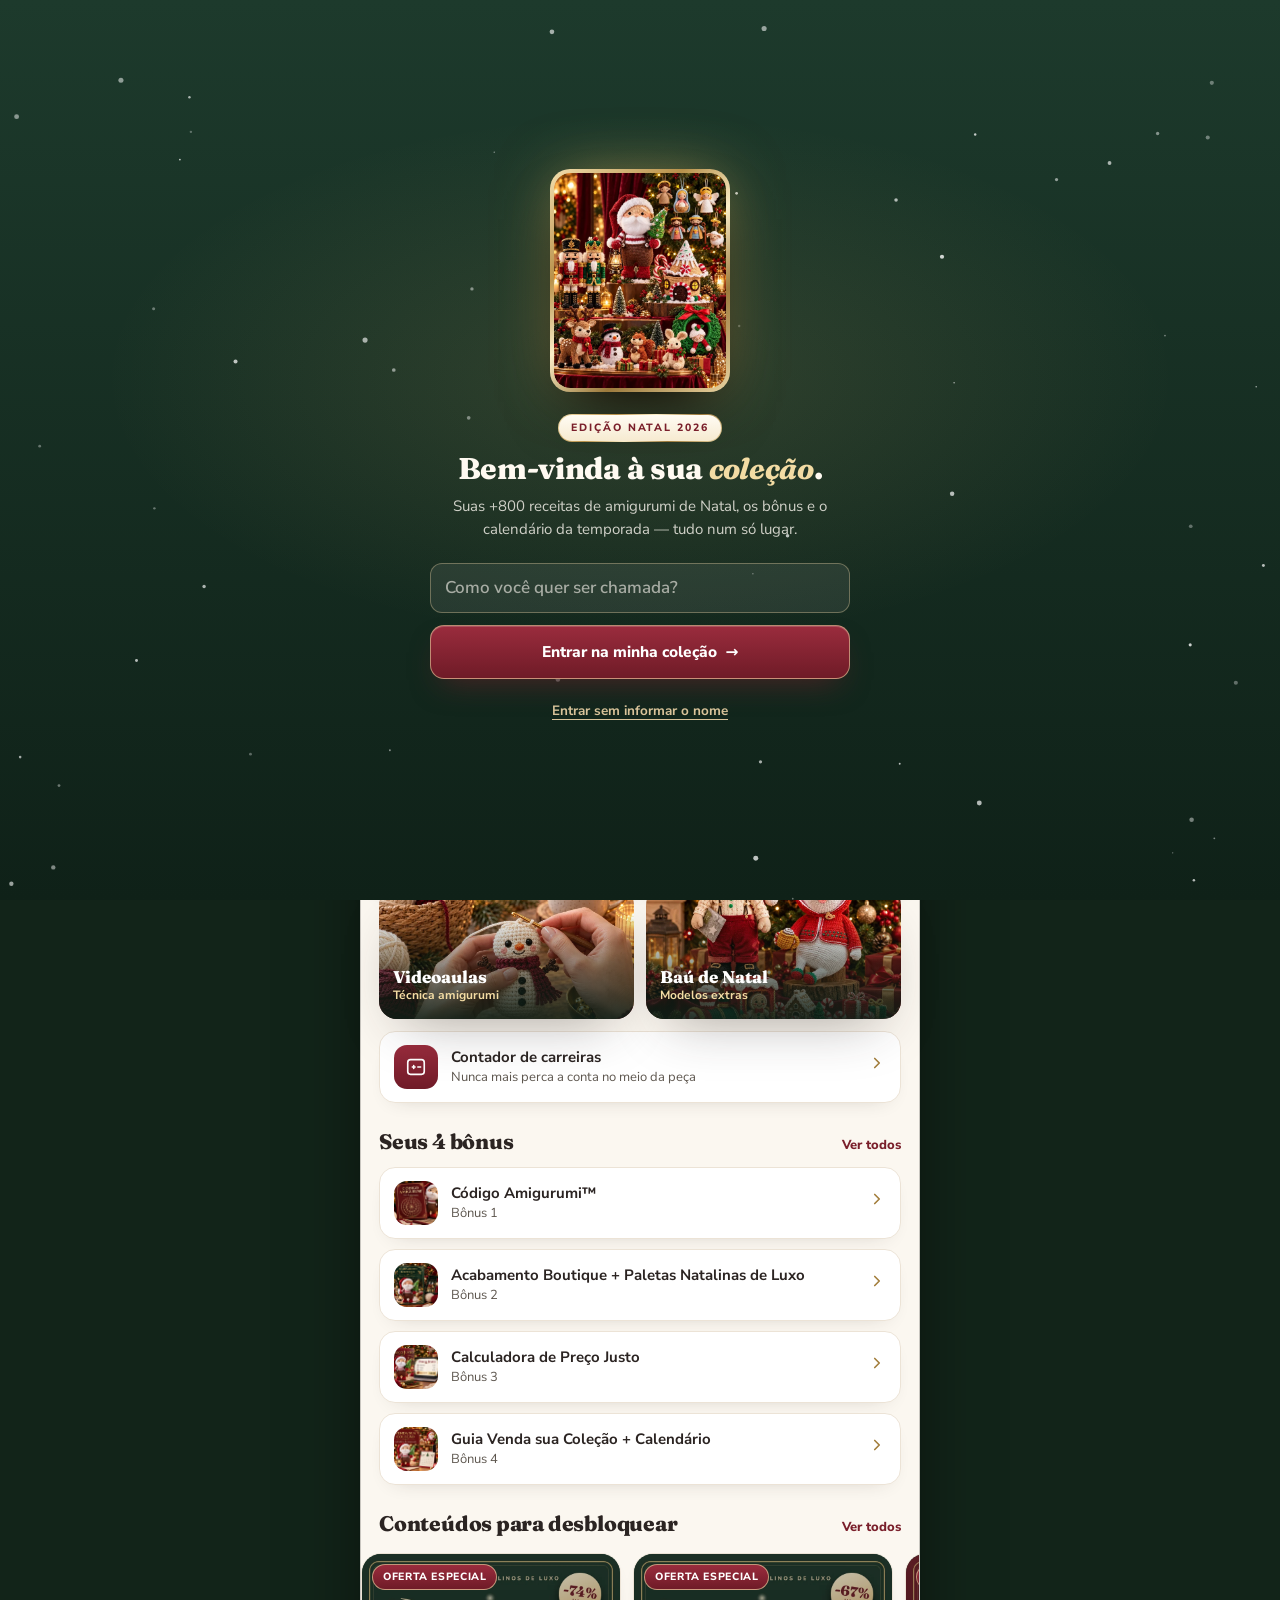
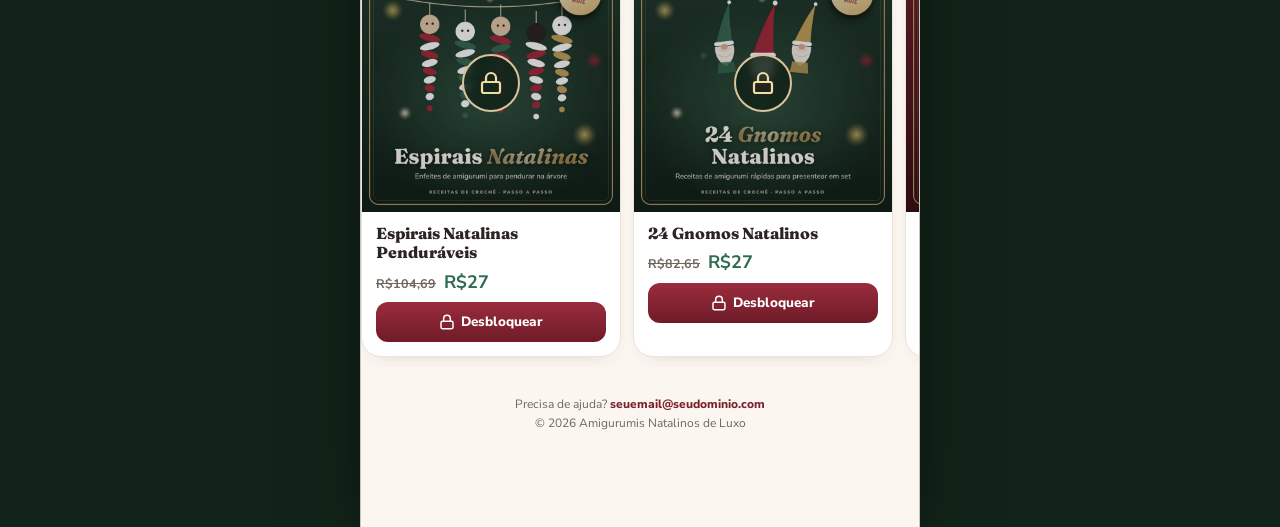
==== commit c1d9f381: "Order bumps, upsell/downsell e produtos bloqueados no app - 2 bumps recriados do checkout oficial (E" ====
--- a/app/index.html
+++ b/app/index.html
@@ -75,7 +75,7 @@
 .secao{margin-top:26px}
 .secao-cab{display:flex;align-items:baseline;justify-content:space-between;gap:10px;margin-bottom:12px}
 .secao-cab h2{font-size:21px}
-.secao-cab a,.secao-cab button{font-size:13px;font-weight:800;color:var(--vino)}
+.secao-cab a,.secao-cab button{font-size:13px;font-weight:800;color:var(--vino);white-space:nowrap}
 .ceja{display:inline-block;font-size:10.5px;font-weight:800;letter-spacing:.18em;text-transform:uppercase;color:var(--vino);
   background:linear-gradient(180deg,#fffcf4,#f6ead0) padding-box,var(--oro-metal) border-box;border:1px solid transparent;border-radius:999px;padding:5px 12px;margin-bottom:10px}
 
@@ -313,6 +313,34 @@
 .exemplo:last-child{border:0}
 .exemplo code{font-family:var(--sans);font-weight:800;color:var(--vino);font-size:14.5px}
 .exemplo span{font-size:13.5px;color:var(--texto-suave)}
+/* extras */
+.vitrine{display:flex;gap:12px;overflow-x:auto;scrollbar-width:none;margin:0 -18px;padding:4px 18px 10px;scroll-snap-type:x mandatory}
+.vitrine::-webkit-scrollbar{display:none}
+.extra{flex:0 0 72%;max-width:260px;scroll-snap-align:start;background:var(--blanco);border:1px solid var(--borde);border-radius:20px;overflow:hidden;box-shadow:var(--sombra);display:flex;flex-direction:column;text-align:left}
+.extra-img{position:relative;aspect-ratio:1/1;background:var(--bosque)}
+.extra-img img{width:100%;height:100%;object-fit:cover}
+.extra.bloq .extra-img img{filter:saturate(.85) brightness(.8)}
+.extra-cad{position:absolute;inset:0;display:grid;place-items:center}
+.extra-cad span{width:58px;height:58px;border-radius:50%;background:#0f2118cc;border:2px solid #d9c39a;color:#f3dca4;display:grid;place-items:center;backdrop-filter:blur(4px);-webkit-backdrop-filter:blur(4px)}
+.extra-cad span svg{width:24px;height:24px}
+.extra-corpo{padding:12px 14px 14px;display:grid;gap:6px}
+.extra-corpo b{font-family:var(--serif);font-size:16px;line-height:1.2}
+.extra-preco{display:flex;align-items:baseline;gap:8px;font-weight:800}
+.extra-preco s{color:var(--gris);font-size:12.5px;font-weight:700}
+.extra-preco strong{color:#2f6b4f;font-size:18px}
+.extra-cta{display:inline-flex;align-items:center;justify-content:center;gap:6px;min-height:40px;border-radius:12px;font-size:13.5px;font-weight:800;background:var(--vino-metal);color:#fff}
+.extra.lib .extra-cta{background:#e6f1ea;color:#2f6b4f}
+.lista-extras{display:grid;grid-template-columns:repeat(2,minmax(0,1fr));gap:12px}
+.lista-extras .extra{max-width:none}
+.oferta-box{border-radius:20px;padding:18px;background:linear-gradient(180deg,#fffdf8,#fbf4e6) padding-box,var(--oro-metal) border-box;border:2px solid transparent;box-shadow:var(--sombra-alta);display:grid;gap:12px;text-align:center}
+.oferta-box .de{color:var(--gris);text-decoration:line-through;text-decoration-color:var(--vino);font-weight:700}
+.oferta-box .por{font-family:var(--serif);font-weight:900;font-size:52px;line-height:1;color:var(--texto)}
+.oferta-box .por sup{font-size:.4em;vertical-align:.95em}
+.off{display:inline-block;background:var(--vino-metal);color:#fff;font-weight:800;font-size:12px;padding:4px 10px;border-radius:999px}
+.codigo-form{display:flex;gap:8px}
+.codigo-form input{flex:1;min-width:0;min-height:50px;border:1.5px solid var(--borde);border-radius:12px;background:#fff;padding:0 14px;font:inherit;font-size:16px;font-weight:700;text-transform:uppercase;letter-spacing:.06em}
+.codigo-form button{min-height:50px;padding:0 16px;border-radius:12px;background:var(--bosque);color:#fff;font-weight:800;font-size:14px}
+.selo-lib{display:inline-flex;align-items:center;gap:6px;background:#e6f1ea;color:#2f6b4f;font-weight:800;font-size:13px;padding:6px 12px;border-radius:999px}
 .rodape{text-align:center;font-size:12px;color:var(--gris);padding:28px 18px 8px}
 .rodape a{color:var(--vino);font-weight:800}
 .tela{animation:entra .35s ease both}
@@ -405,10 +433,47 @@
     { titulo: 'Montagem e costura', desc: 'Unir cabeça, corpo e braços com firmeza.', url: '' },
     { titulo: 'Acabamento e arremate', desc: 'Esconder fios e deixar a peça com cara de loja.', url: '' },
   ],
+
+  /* ------------------------------------------------------------------
+     PRODUTOS EXTRAS (order bumps e upsell) — aparecem BLOQUEADOS no app.
+     checkout: link de compra avulsa do produto (Kiwify, Hotmart, etc.)
+     codigo:   código de liberação que você envia no e-mail de compra
+     Liberação automática: link do app com ?libera=espirais,gnomos
+       (ou ?libera=tudo). Ex.: seudominio.com/app/?libera=gnomos
+     ------------------------------------------------------------------ */
+  extras: {
+    espirais:   { checkout: '', codigo: 'ESPIRAL27', arquivos: [{ titulo: 'Receitas — Espirais Natalinas (PDF)', url: '' }] },
+    gnomos:     { checkout: '', codigo: 'GNOMOS27',  arquivos: [{ titulo: 'Receitas — 24 Gnomos Natalinos (PDF)', url: '' }] },
+    presepio:   { checkout: '', codigo: 'PRESEPIO19', arquivos: [{ titulo: 'Receitas — Presépio & Anjinhos (PDF)', url: '' }] },
+    etiquetas:  { checkout: '', codigo: 'ETIQUETAS17', arquivos: [{ titulo: 'Etiquetas & Embalagens Natalinas (PDF para imprimir)', url: 'pdfs/extras/etiquetas-embalagens-natalinas.pdf' }] },
+    anointeiro: { checkout: '', codigo: 'ANOINTEIRO', arquivos: [{ titulo: 'Amigurumis o Ano Inteiro — 12 coleções (PDF)', url: '' }] },
+  },
 };
 /* ===================================================================== */
 
 const IMG = n => `../imagens/${n}.webp`;
+const EXTRAS = [
+  { id:'espirais', tipo:'Oferta especial', nome:'Espirais Natalinas Penduráveis', capa:'extras/espirais.webp', preco:'R$27', de:'R$104,69', off:'-74%',
+    gancho:'Peças rápidas que vendem em packs para a árvore',
+    desc:'Enfeites de amigurumi em espiral para pendurar na árvore: Papai Noel, bonecos de neve, pinguim, arvorezinhas, anjos, gnomo e mais. Rápidos de crochetar, vendem muito bem em packs e ficam lindos pendurados juntos.',
+    itens:['Receitas de crochê de espirais natalinas, passo a passo','Personagens: Papai Noel, bonecos de neve, pinguim, árvores, anjos e gnomo','Peças pequenas, que aproveitam sobras de linha','Ideais para vender em kits de 3, 5 ou 10 unidades'] },
+  { id:'gnomos', tipo:'Oferta especial', nome:'24 Gnomos Natalinos', capa:'extras/gnomos.webp', preco:'R$27', de:'R$82,65', off:'-67%',
+    gancho:'Os queridinhos do Natal, rápidos de crochetar e perfeitos para presentear em set',
+    desc:'24 modelos de gnomos natalinos em crochê, com gorro comprido e barba fofinha. São peças pequenas e rápidas, que aproveitam sobras de linha e ficam lindas em grupo: na mesa, pendurados na árvore ou em kits de presente.',
+    itens:['24 receitas de gnomos natalinos, passo a passo','Gorros, barbas e roupinhas em vários estilos','Peças pequenas: ótimas para kits e lembrancinhas','Combinam com todas as coleções da sua vitrine'] },
+  { id:'presepio', tipo:'Novo', nome:'Presépio & Anjinhos de Crochê', capa:'extras/presepio.webp', preco:'R$19', de:'R$64,00', off:'-70%',
+    gancho:'O centro da mesa de Natal, feito por você',
+    desc:'Receitas de amigurumi para montar o presépio completo: Sagrada Família, Reis Magos, pastor, animais da manjedoura e anjinhos. Uma peça de muito valor afetivo, que as famílias guardam por anos e encomendam com antecedência.',
+    itens:['Sagrada Família: Maria, José e o Menino Jesus','Três Reis Magos, pastor e ovelhinhas','Anjinhos para a árvore e para o presépio','Sugestão de montagem do presépio completo'] },
+  { id:'etiquetas', tipo:'Novo', nome:'Etiquetas & Embalagens Natalinas', capa:'extras/etiquetas.webp', preco:'R$17', de:'R$49,90', off:'-66%',
+    gancho:'Entregue seus amigurumis com acabamento de loja',
+    desc:'Tags, cartões e adesivos natalinos para imprimir em casa. É o detalhe que transforma o seu amigurumi em presente — e faz a cliente lembrar do seu nome.',
+    itens:['12 tags natalinas para pendurar (4 estilos)','Tags “Para / De” e tags de cuidados com a peça','Cartão de agradecimento para a cliente','20 adesivos redondos para fechar saquinhos e caixas'] },
+  { id:'anointeiro', tipo:'Oferta única', nome:'Amigurumis o Ano Inteiro', capa:'extras/anointeiro.webp', preco:'R$47', de:'R$197,00', off:'-76%',
+    gancho:'Continue vendendo depois do Natal: uma coleção para cada data do ano',
+    desc:'O Natal é só o começo. Com as coleções do ano inteiro, você chega a cada data comemorativa com a vitrine pronta: Páscoa, Dia das Mães, festa junina, Dia dos Pais, Dia das Crianças e mais. Receitas de amigurumi passo a passo, no mesmo formato da coleção de Natal.',
+    itens:['12 coleções sazonais de receitas de amigurumi','Páscoa, Dia das Mães, junina, Dia dos Pais, chá de bebê, Dia das Crianças e mais','Calendário anual: o que crochetar e quando começar cada data','Mesmo padrão: passo a passo e em português'] },
+];
 const COLECOES = [
   { id:'papai-noel', nome:'Papai Noel e Mamãe Noel', img:'colecao-papai-noel', tag:'Ideal para presentear', det:'', fotos:['galeria-papai-noel','modelo-01','modelo-04'] },
   { id:'renas-duendes', nome:'Renas e Duendes', img:'colecao-renas-duendes', det:'', fotos:['modelo-basico-04'] },
@@ -511,8 +576,9 @@
 
 /* ---------- Estado (fica salvo no próprio celular) ---------- */
 const CHAVE = 'amigurumi-natal-app-v1';
-let E = { nome:'', entrou:false, feitos:{}, favs:{}, comecei:{}, calc:{}, instalarFechado:false, contadores:[{id:'c1',nome:'Meu projeto',carr:0,pts:''}], contAtivo:'c1', soFavs:false };
+let E = { nome:'', entrou:false, feitos:{}, favs:{}, comecei:{}, calc:{}, instalarFechado:false, contadores:[{id:'c1',nome:'Meu projeto',carr:0,pts:''}], contAtivo:'c1', soFavs:false, liberados:{} };
 try { E = Object.assign(E, JSON.parse(localStorage.getItem(CHAVE) || '{}')); } catch(_) {}
+if(!E.liberados) E.liberados={};
 if(!Array.isArray(E.contadores)||!E.contadores.length) E.contadores=[{id:'c1',nome:'Meu projeto',carr:0,pts:''}];
 const salvar = () => { try { localStorage.setItem(CHAVE, JSON.stringify(E)); } catch(_) {} };
 
@@ -534,6 +600,8 @@
   lupa:'<svg width="18" height="18" viewBox="0 0 24 24" fill="none" stroke="currentColor" stroke-width="2.2" stroke-linecap="round"><circle cx="11" cy="11" r="7"/><path d="m20 20-3.5-3.5"/></svg>',
   engrenagem:'<svg width="19" height="19" viewBox="0 0 24 24" fill="none" stroke="currentColor" stroke-width="2" stroke-linecap="round" stroke-linejoin="round"><circle cx="12" cy="12" r="3"/><path d="M19.4 15a1.7 1.7 0 0 0 .3 1.8l.1.1a2 2 0 1 1-2.8 2.8l-.1-.1a1.7 1.7 0 0 0-1.8-.3 1.7 1.7 0 0 0-1 1.5V21a2 2 0 1 1-4 0v-.1a1.7 1.7 0 0 0-1.1-1.5 1.7 1.7 0 0 0-1.8.3l-.1.1a2 2 0 1 1-2.8-2.8l.1-.1a1.7 1.7 0 0 0 .3-1.8 1.7 1.7 0 0 0-1.5-1H3a2 2 0 1 1 0-4h.1a1.7 1.7 0 0 0 1.5-1.1 1.7 1.7 0 0 0-.3-1.8l-.1-.1a2 2 0 1 1 2.8-2.8l.1.1a1.7 1.7 0 0 0 1.8.3H9a1.7 1.7 0 0 0 1-1.5V3a2 2 0 1 1 4 0v.1a1.7 1.7 0 0 0 1 1.5 1.7 1.7 0 0 0 1.8-.3l.1-.1a2 2 0 1 1 2.8 2.8l-.1.1a1.7 1.7 0 0 0-.3 1.8V9a1.7 1.7 0 0 0 1.5 1H21a2 2 0 1 1 0 4h-.1a1.7 1.7 0 0 0-1.5 1Z"/></svg>',
   contador:'<svg width="22" height="22" viewBox="0 0 24 24" fill="none" stroke="currentColor" stroke-width="1.8" stroke-linecap="round" stroke-linejoin="round"><rect x="3" y="4" width="18" height="16" rx="3"/><path d="M8 12h3M9.5 10.5v3M14 12h3"/></svg>',
+  cadeado:'<svg width="16" height="16" viewBox="0 0 24 24" fill="none" stroke="currentColor" stroke-width="2.2" stroke-linecap="round" stroke-linejoin="round"><rect width="18" height="11" x="3" y="11" rx="2"/><path d="M7 11V7a5 5 0 0 1 10 0v4"/></svg>',
+  aberto:'<svg width="16" height="16" viewBox="0 0 24 24" fill="none" stroke="currentColor" stroke-width="2.2" stroke-linecap="round" stroke-linejoin="round"><rect width="18" height="11" x="3" y="11" rx="2"/><path d="M7 11V7a5 5 0 0 1 9.9-1"/></svg>',
   wpp:'<svg width="18" height="18" viewBox="0 0 24 24" fill="none" stroke="currentColor" stroke-width="2.2" stroke-linecap="round" stroke-linejoin="round"><path d="M7.9 20A9 9 0 1 0 4 16.1L2 22Z"/></svg>',
 };
 function toast(t){ const el=$('#toast'); el.textContent=t; el.classList.add('on'); clearTimeout(toast.t); toast.t=setTimeout(()=>el.classList.remove('on'),2200); }
@@ -560,6 +628,36 @@
   for(const m of CALENDARIO) for(const [id,t] of m.tarefas) if(!E.feitos[id]) return {txt:t, link:'#/calendario', rot:`Calendário · ${m.mes}`};
   return {txt:'Você completou tudo! Agora é aproveitar o Natal. 🎄', link:'#/colecao', rot:'Parabéns'};
 }
+
+/* ---------- Extras ---------- */
+const liberado = id => !!E.liberados[id];
+function cardExtra(x){
+  const lib = liberado(x.id);
+  return `<a class="extra ${lib?'lib':'bloq'}" href="#/extra/${x.id}"><span class="extra-img"><img src="${x.capa}" alt="${x.nome}" loading="lazy">
+    ${lib?'':`<span class="extra-cad"><span>${ic.cadeado}</span></span>`}<span class="pilula ${lib?'':'vinho'}">${lib?'Liberado':x.tipo}</span></span>
+    <span class="extra-corpo"><b>${x.nome}</b>${lib?'':`<span class="extra-preco"><s>${x.de}</s><strong>${x.preco}</strong></span>`}
+    <span class="extra-cta">${lib?ic.check+' Acessar':ic.cadeado+' Desbloquear'}</span></span></a>`;
+}
+function vitrineExtras(titulo='Conteúdos para desbloquear'){
+  const bloq = EXTRAS.filter(x=>!liberado(x.id)), lib = EXTRAS.filter(x=>liberado(x.id));
+  if(!EXTRAS.length) return '';
+  return `<section class="secao"><div class="secao-cab"><h2>${bloq.length?titulo:'Seus extras'}</h2><a href="#/extras">Ver todos</a></div>
+    <div class="vitrine">${[...bloq,...lib].map(cardExtra).join('')}</div></section>`;
+}
+function liberar(ids, silencioso){
+  const novos = ids.filter(id=>EXTRAS.some(x=>x.id===id) && !E.liberados[id]);
+  novos.forEach(id=>E.liberados[id]=true); salvar();
+  if(novos.length && !silencioso) toast(novos.length>1?'Seus conteúdos foram liberados! 🎉':`${EXTRAS.find(x=>x.id===novos[0]).nome} liberado! 🎉`);
+  return novos;
+}
+(function liberarPorLink(){
+  const p = new URLSearchParams(location.search).get('libera');
+  if(!p) return;
+  const ids = p.toLowerCase()==='tudo' ? EXTRAS.map(x=>x.id) : p.toLowerCase().split(/[,\s]+/);
+  const novos = liberar(ids, true);
+  if(novos.length) sessionStorage.setItem('liberou', novos.join(','));
+  history.replaceState(null,'',location.pathname+location.hash);
+})();
 
 /* ---------- Telas ---------- */
 const TELAS = {
@@ -590,6 +688,7 @@
         </div></section>
       <section class="secao"><div class="secao-cab"><h2>Seus 4 bônus</h2><a href="#/bonus">Ver todos</a></div>
         <div class="lista">${BONUS.map(b=>`<a class="item" href="#/bonus/${b.id}"><span class="item-ico"><img src="${IMG(b.img)}" alt=""></span><span class="item-txt"><b>${b.nome}</b><span>Bônus ${b.n}</span></span><span class="item-seta">${ic.seta}</span></a>`).join('')}</div></section>
+      ${vitrineExtras()}
       ${suporte()}
     </div>`;
   },
@@ -606,6 +705,7 @@
           ${E.favs[c.id]?`<span class="fav-canto">${ic.coracaoCheio}</span>`:''}</span>
           <span class="colecao-corpo"><b>${c.nome}</b>${c.det?`<span>${c.det}</span>`:''}</span></a>`).join('')}</div></section>
       <section class="secao"><a class="btn sec" href="#/indice">Abrir o Índice Visual ${ic.seta}</a></section>
+      ${vitrineExtras('Complete a sua vitrine')}
       ${suporte()}
     </div>`;
   },
@@ -687,6 +787,39 @@
       <section class="secao"><a class="btn sec" href="#/bonus/codigo">Dúvida numa abreviação? Código Amigurumi™ ${ic.seta}</a></section>
     </div>`;
   },
+  extras(){
+    const n = EXTRAS.filter(x=>!liberado(x.id)).length;
+    return topo({titulo:'Desbloqueie <em>mais</em>', sub: n?`Você tem ${n} ${n>1?'conteúdos':'conteúdo'} para desbloquear e completar a sua vitrine de Natal.`:'Você já liberou todos os conteúdos extras. Aproveite!', voltar:'#/inicio', compacto:true})+`
+    <div class="conteudo"><div class="lista-extras">${[...EXTRAS.filter(x=>!liberado(x.id)),...EXTRAS.filter(x=>liberado(x.id))].map(cardExtra).join('')}</div>
+    <section class="secao card calc"><b style="font-family:var(--serif);font-size:17px">Já comprou algum extra?</b>
+      <span style="font-size:13.5px;color:var(--texto-suave)">Digite o código de liberação que chegou no seu e-mail.</span>
+      <form class="codigo-form" data-form-codigo><input name="codigo" placeholder="Seu código" autocomplete="off" aria-label="Código de liberação"><button type="submit">Liberar</button></form></section>
+    ${suporte()}</div>`;
+  },
+  extraItem(id){
+    const x = EXTRAS.find(e=>e.id===id); if(!x) return TELAS.extras();
+    const cfg = (CONFIG.extras||{})[id] || {}, lib = liberado(id);
+    const topoHtml = topo({titulo:x.nome, sub:x.gancho, voltar:'#/extras', compacto:true});
+    if(lib) return topoHtml+`<div class="conteudo"><div class="hero-img"><img src="${x.capa}" alt="${x.nome}"></div>
+      <section class="secao" style="text-align:center"><span class="selo-lib">${ic.check} Conteúdo liberado</span></section>
+      <section class="secao"><div class="secao-cab"><h2>Seus arquivos</h2></div><div class="lista">${(cfg.arquivos||[]).map(a=>linkArquivo(a)).join('')}</div></section>
+      <section class="secao"><div class="card" style="padding:16px"><p style="color:var(--texto-suave)">${x.desc}</p></div></section></div>`;
+    return topoHtml+`<div class="conteudo"><div class="hero-img" style="position:relative"><img src="${x.capa}" alt="${x.nome}"></div>
+      <section class="secao"><div class="card" style="padding:16px"><p style="color:var(--texto-suave)">${x.desc}</p></div></section>
+      <section class="secao"><div class="secao-cab"><h2>O que você recebe</h2></div>
+        <ul class="card" style="list-style:none;margin:0;padding:6px 14px">${x.itens.map(t=>`<li class="tarefa" style="cursor:default"><span class="caixa" style="background:#2f6b4f;border-color:#2f6b4f;color:#fff">${ic.check}</span><span class="tarefa-txt">${t}</span></li>`).join('')}</ul></section>
+      <section class="secao"><div class="oferta-box">
+        <span><span class="off">${x.off}</span></span>
+        <span class="de">De ${x.de}</span>
+        <span class="por"><sup>R$</sup>${x.preco.replace('R$','')}</span>
+        <span style="font-size:13px;color:var(--texto-suave)">Pagamento único · acesso aqui no seu app</span>
+        <a class="btn" href="${cfg.checkout?esc(cfg.checkout):'#'}" ${cfg.checkout?'target="_blank" rel="noopener"':'data-sem-checkout'}>${ic.aberto} Desbloquear por ${x.preco}</a>
+      </div></section>
+      <section class="secao card calc"><b style="font-family:var(--serif);font-size:16px">Já comprei</b>
+        <span style="font-size:13.5px;color:var(--texto-suave)">Digite o código de liberação que chegou no seu e-mail.</span>
+        <form class="codigo-form" data-form-codigo><input name="codigo" placeholder="Seu código" autocomplete="off" aria-label="Código de liberação"><button type="submit">Liberar</button></form></section>
+      ${suporte()}</div>`;
+  },
   ajustes(){
     return topo({titulo:'Ajustes', sub:'Seu nome e o progresso ficam salvos só neste aparelho.', voltar:'#/inicio', compacto:true})+`
     <div class="conteudo"><div class="card calc">
@@ -694,6 +827,7 @@
       <button class="btn" data-salvar-nome>Salvar nome</button></div>
       <section class="secao btns">
         ${INSTALAR?'<button class="btn ouro" data-instalar>Instalar na tela inicial</button>':''}
+        <a class="btn sec" href="#/extras">Liberar um conteúdo comprado</a>
         <button class="btn perigo" data-zerar-tudo>Apagar todo o meu progresso</button>
       </section>
       ${suporte()}</div>`;
@@ -707,7 +841,7 @@
     return topo({titulo:'Seus <em>4 bônus</em>', sub:'Ferramentas para crochetar, dar acabamento, precificar e vender a sua coleção.', compacto:true})+`
     <div class="conteudo"><div class="lista">${BONUS.map(b=>`
       <a class="card bono" href="#/bonus/${b.id}"><span class="bono-img"><img src="${IMG(b.img)}" alt="" loading="lazy"></span>
-      <span><small>Bônus ${b.n}</small><b>${b.nome}</b><span>${b.desc}</span></span></a>`).join('')}</div>${suporte()}</div>`;
+      <span><small>Bônus ${b.n}</small><b>${b.nome}</b><span>${b.desc}</span></span></a>`).join('')}</div>${vitrineExtras('Mais para a sua coleção')}${suporte()}</div>`;
   },
   bonusItem(id){
     const b = BONUS.find(x=>x.id===id); if(!b) return TELAS.bonus();
@@ -779,9 +913,10 @@
   let html, nav=h[0]||'inicio';
   if(h[0]==='colecao' && h[1]) html=TELAS.colecaoItem(h[1]);
   else if(h[0]==='bonus' && h[1]) html=TELAS.bonusItem(h[1]);
+  else if(h[0]==='extra' && h[1]) html=TELAS.extraItem(h[1]);
   else html=(TELAS[h[0]]||TELAS.inicio)();
-  if(['indice','metodo','bau','contador','ajustes'].includes(nav)) nav='inicio';
-  if(!TELAS[h[0]] && !(h[0]==='colecao'||h[0]==='bonus')) nav='inicio';
+  if(['indice','metodo','bau','contador','ajustes','extras','extra'].includes(nav)) nav='inicio';
+  if(!TELAS[h[0]] && !(h[0]==='colecao'||h[0]==='bonus'||h[0]==='extra')) nav='inicio';
   const t=$('#tela'); t.innerHTML=`<div class="tela">${html}</div>`;
   document.querySelectorAll('.nav a').forEach(a=>a.setAttribute('aria-current', a.dataset.nav===nav?'page':'false'));
   window.scrollTo(0,0);
@@ -806,6 +941,7 @@
   if(el=q('[data-instalar]')){ instalar(); return; }
   if(el=q('[data-salvar-nome]')){ E.nome=$('#aj-nome').value.trim().slice(0,30); salvar(); toast('Nome salvo ✨'); return; }
   if(el=q('[data-zerar-tudo]')){ if(confirm('Apagar todo o progresso, favoritas, contadores e calculadora deste aparelho?')){ try{localStorage.removeItem(CHAVE);}catch(_){} location.hash='#/inicio'; location.reload(); } return; }
+  if(el=q('[data-sem-checkout]')){ e.preventDefault(); toast('O link de compra deste conteúdo ainda não foi configurado'); return; }
   if(el=q('[data-breve]')){ toast('Este conteúdo será liberado em breve aqui no app ✨'); return; }
   if(el=q('[data-feito]')){ const id=el.dataset.feito; E.feitos[id]=!E.feitos[id]; salvar(); if(E.feitos[id]) toast('Concluído! 🎉'); const y=scrollY; rota(); scrollTo(0,y); return; }
   if(el=q('[data-comecei]')){ const id=el.dataset.comecei; E.comecei[id]=!E.comecei[id]; salvar(); el.setAttribute('aria-checked',E.comecei[id]); return; }
@@ -815,6 +951,15 @@
   if(el=q('[data-copiar]')){ copiar(el.dataset.copiar, `Cor ${el.dataset.copiar} copiada`); return; }
   if(el=q('[data-copiar-msg]')){ copiar(MENSAGENS[+el.dataset.copiarMsg][1], 'Mensagem copiada! Cole no WhatsApp'); return; }
   if(el=q('[data-aula]')){ abrirAula(CONFIG.aulas[+el.dataset.aula]); return; }
+});
+document.addEventListener('submit', e=>{
+  if(!e.target.matches('[data-form-codigo]')) return;
+  e.preventDefault();
+  const v = e.target.codigo.value.trim().toUpperCase().replace(/\s+/g,'');
+  if(!v){ toast('Digite o seu código'); return; }
+  const ids = Object.entries(CONFIG.extras||{}).filter(([,c])=>c.codigo && c.codigo.toUpperCase()===v).map(([id])=>id);
+  if(!ids.length){ toast('Código não encontrado. Confira o e-mail da compra.'); return; }
+  liberar(ids); location.hash = '#/extra/'+ids[0]; rota();
 });
 document.addEventListener('input', e=>{
   if(e.target.matches('[data-cont-nome]')){ contAtual().nome=e.target.value; salvar(); }
@@ -890,6 +1035,7 @@
 $('#pular').addEventListener('click', ()=>entrar(''));
 if(!E.entrou){ $('#entrada').hidden=false; neve($('#entrada canvas')); }
 rota();
+{ const l=sessionStorage.getItem('liberou'); if(l){ sessionStorage.removeItem('liberou'); const n=l.split(','); setTimeout(()=>toast(n.length>1?'Seus conteúdos extras foram liberados! 🎉':EXTRAS.find(x=>x.id===n[0]).nome+' liberado! 🎉'),600); } }
 if('serviceWorker' in navigator && location.protocol==='https:') navigator.serviceWorker.register('sw.js').catch(()=>{});
 </script>
 </body>
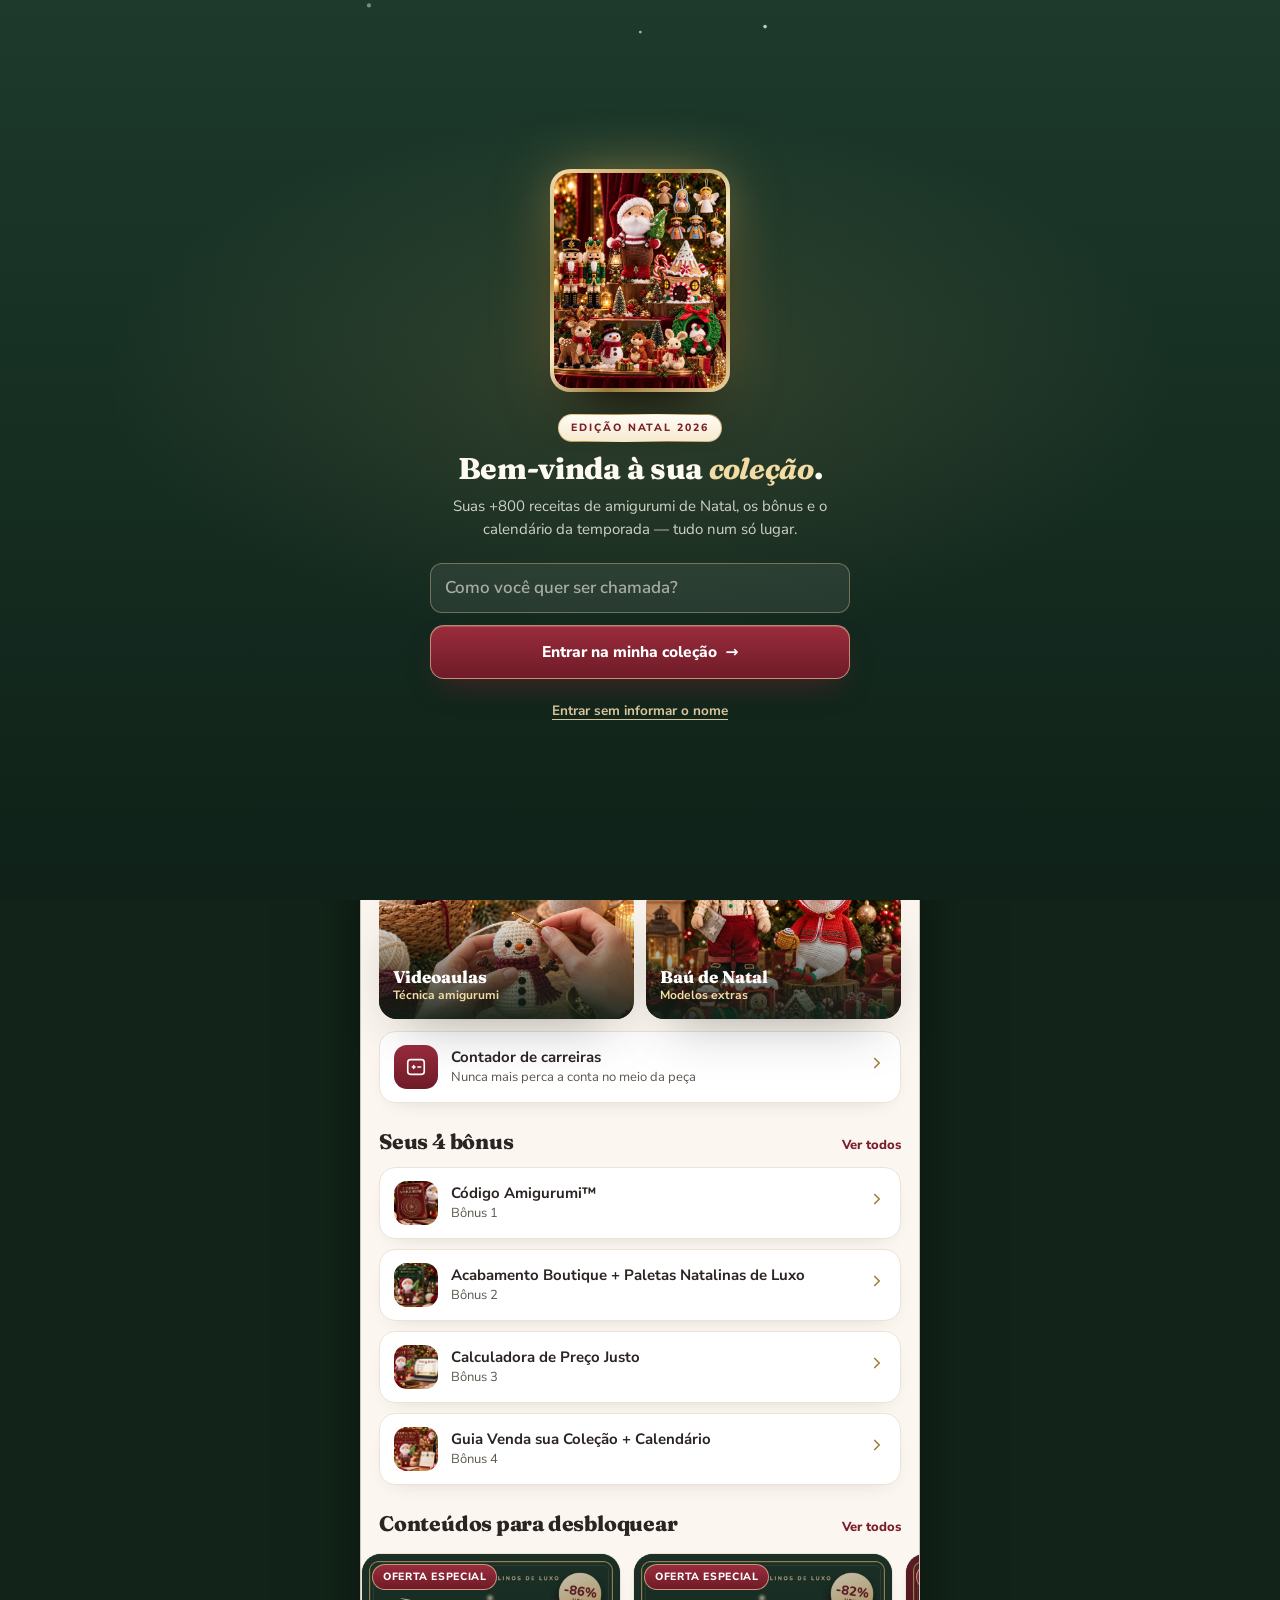
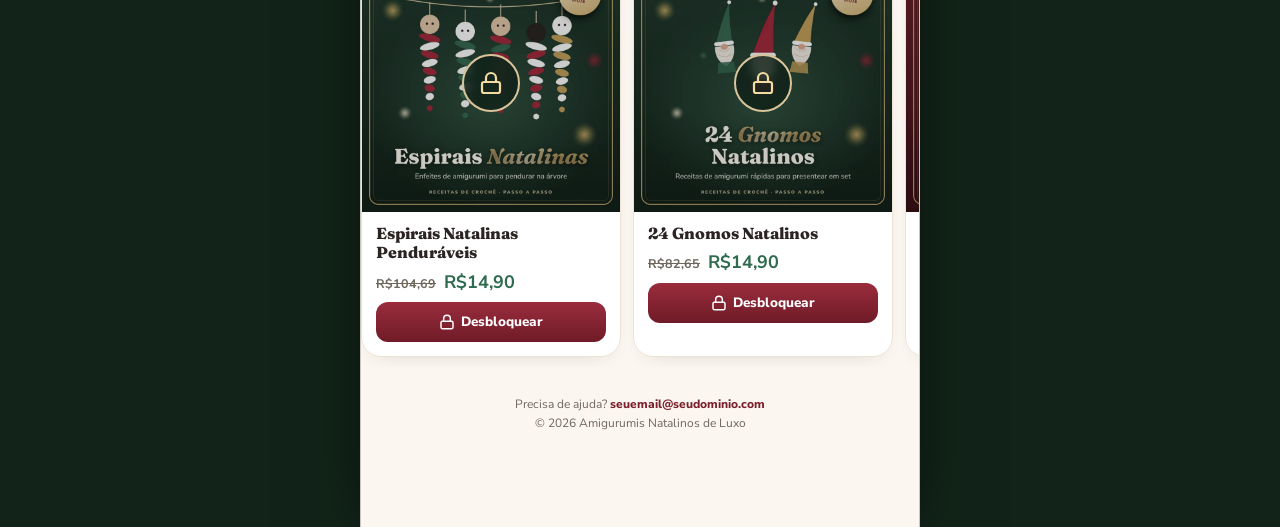
==== commit a70da1b6: "PerfectPay: front R$19,90, bumps reprecificados, downsell no app, imagens e prompt de configuração C" ====
--- a/app/index.html
+++ b/app/index.html
@@ -447,25 +447,27 @@
     presepio:   { checkout: '', codigo: 'PRESEPIO19', arquivos: [{ titulo: 'Receitas — Presépio & Anjinhos (PDF)', url: '' }] },
     etiquetas:  { checkout: '', codigo: 'ETIQUETAS17', arquivos: [{ titulo: 'Etiquetas & Embalagens Natalinas (PDF para imprimir)', url: 'pdfs/extras/etiquetas-embalagens-natalinas.pdf' }] },
     anointeiro: { checkout: '', codigo: 'ANOINTEIRO', arquivos: [{ titulo: 'Amigurumis o Ano Inteiro — 12 coleções (PDF)', url: '' }] },
+    // Downsell: só aparece no app para quem comprou (?libera=essencial)
+    essencial:  { checkout: '', codigo: 'ESSENCIAL', arquivos: [{ titulo: 'Amigurumis Essencial — 4 coleções (PDF)', url: '' }] },
   },
 };
 /* ===================================================================== */
 
 const IMG = n => `../imagens/${n}.webp`;
 const EXTRAS = [
-  { id:'espirais', tipo:'Oferta especial', nome:'Espirais Natalinas Penduráveis', capa:'extras/espirais.webp', preco:'R$27', de:'R$104,69', off:'-74%',
+  { id:'espirais', tipo:'Oferta especial', nome:'Espirais Natalinas Penduráveis', capa:'extras/espirais.webp', preco:'R$14,90', de:'R$104,69', off:'-86%',
     gancho:'Peças rápidas que vendem em packs para a árvore',
     desc:'Enfeites de amigurumi em espiral para pendurar na árvore: Papai Noel, bonecos de neve, pinguim, arvorezinhas, anjos, gnomo e mais. Rápidos de crochetar, vendem muito bem em packs e ficam lindos pendurados juntos.',
     itens:['Receitas de crochê de espirais natalinas, passo a passo','Personagens: Papai Noel, bonecos de neve, pinguim, árvores, anjos e gnomo','Peças pequenas, que aproveitam sobras de linha','Ideais para vender em kits de 3, 5 ou 10 unidades'] },
-  { id:'gnomos', tipo:'Oferta especial', nome:'24 Gnomos Natalinos', capa:'extras/gnomos.webp', preco:'R$27', de:'R$82,65', off:'-67%',
+  { id:'gnomos', tipo:'Oferta especial', nome:'24 Gnomos Natalinos', capa:'extras/gnomos.webp', preco:'R$14,90', de:'R$82,65', off:'-82%',
     gancho:'Os queridinhos do Natal, rápidos de crochetar e perfeitos para presentear em set',
     desc:'24 modelos de gnomos natalinos em crochê, com gorro comprido e barba fofinha. São peças pequenas e rápidas, que aproveitam sobras de linha e ficam lindas em grupo: na mesa, pendurados na árvore ou em kits de presente.',
     itens:['24 receitas de gnomos natalinos, passo a passo','Gorros, barbas e roupinhas em vários estilos','Peças pequenas: ótimas para kits e lembrancinhas','Combinam com todas as coleções da sua vitrine'] },
-  { id:'presepio', tipo:'Novo', nome:'Presépio & Anjinhos de Crochê', capa:'extras/presepio.webp', preco:'R$19', de:'R$64,00', off:'-70%',
+  { id:'presepio', tipo:'Novo', nome:'Presépio & Anjinhos de Crochê', capa:'extras/presepio.webp', preco:'R$12,90', de:'R$64,00', off:'-80%',
     gancho:'O centro da mesa de Natal, feito por você',
     desc:'Receitas de amigurumi para montar o presépio completo: Sagrada Família, Reis Magos, pastor, animais da manjedoura e anjinhos. Uma peça de muito valor afetivo, que as famílias guardam por anos e encomendam com antecedência.',
     itens:['Sagrada Família: Maria, José e o Menino Jesus','Três Reis Magos, pastor e ovelhinhas','Anjinhos para a árvore e para o presépio','Sugestão de montagem do presépio completo'] },
-  { id:'etiquetas', tipo:'Novo', nome:'Etiquetas & Embalagens Natalinas', capa:'extras/etiquetas.webp', preco:'R$17', de:'R$49,90', off:'-66%',
+  { id:'etiquetas', tipo:'Novo', nome:'Etiquetas & Embalagens Natalinas', capa:'extras/etiquetas.webp', preco:'R$9,90', de:'R$49,90', off:'-80%',
     gancho:'Entregue seus amigurumis com acabamento de loja',
     desc:'Tags, cartões e adesivos natalinos para imprimir em casa. É o detalhe que transforma o seu amigurumi em presente — e faz a cliente lembrar do seu nome.',
     itens:['12 tags natalinas para pendurar (4 estilos)','Tags “Para / De” e tags de cuidados com a peça','Cartão de agradecimento para a cliente','20 adesivos redondos para fechar saquinhos e caixas'] },
@@ -473,7 +475,12 @@
     gancho:'Continue vendendo depois do Natal: uma coleção para cada data do ano',
     desc:'O Natal é só o começo. Com as coleções do ano inteiro, você chega a cada data comemorativa com a vitrine pronta: Páscoa, Dia das Mães, festa junina, Dia dos Pais, Dia das Crianças e mais. Receitas de amigurumi passo a passo, no mesmo formato da coleção de Natal.',
     itens:['12 coleções sazonais de receitas de amigurumi','Páscoa, Dia das Mães, junina, Dia dos Pais, chá de bebê, Dia das Crianças e mais','Calendário anual: o que crochetar e quando começar cada data','Mesmo padrão: passo a passo e em português'] },
+  { id:'essencial', oculto:true, tipo:'Oferta única', nome:'Amigurumis Essencial', capa:'extras/essencial.webp', preco:'R$27', de:'R$97,00', off:'-72%',
+    gancho:'As 4 datas que mais vendem amigurumi depois do Natal',
+    desc:'Coleções de receitas de amigurumi para as datas mais fortes do ano: Páscoa, Dia das Mães, chá de bebê e Dia das Crianças. Mesmo formato da coleção de Natal, passo a passo.',
+    itens:['4 coleções sazonais de receitas de amigurumi','Páscoa, Dia das Mães, chá de bebê e Dia das Crianças','Mesmo padrão: passo a passo e em português'] },
 ];
+const VISIVEIS = () => EXTRAS.filter(x=>!x.oculto || liberado(x.id));
 const COLECOES = [
   { id:'papai-noel', nome:'Papai Noel e Mamãe Noel', img:'colecao-papai-noel', tag:'Ideal para presentear', det:'', fotos:['galeria-papai-noel','modelo-01','modelo-04'] },
   { id:'renas-duendes', nome:'Renas e Duendes', img:'colecao-renas-duendes', det:'', fotos:['modelo-basico-04'] },
@@ -639,8 +646,8 @@
     <span class="extra-cta">${lib?ic.check+' Acessar':ic.cadeado+' Desbloquear'}</span></span></a>`;
 }
 function vitrineExtras(titulo='Conteúdos para desbloquear'){
-  const bloq = EXTRAS.filter(x=>!liberado(x.id)), lib = EXTRAS.filter(x=>liberado(x.id));
-  if(!EXTRAS.length) return '';
+  const bloq = VISIVEIS().filter(x=>!liberado(x.id)), lib = VISIVEIS().filter(x=>liberado(x.id));
+  if(!VISIVEIS().length) return '';
   return `<section class="secao"><div class="secao-cab"><h2>${bloq.length?titulo:'Seus extras'}</h2><a href="#/extras">Ver todos</a></div>
     <div class="vitrine">${[...bloq,...lib].map(cardExtra).join('')}</div></section>`;
 }
@@ -653,7 +660,7 @@
 (function liberarPorLink(){
   const p = new URLSearchParams(location.search).get('libera');
   if(!p) return;
-  const ids = p.toLowerCase()==='tudo' ? EXTRAS.map(x=>x.id) : p.toLowerCase().split(/[,\s]+/);
+  const ids = p.toLowerCase()==='tudo' ? EXTRAS.filter(x=>!x.oculto).map(x=>x.id) : p.toLowerCase().split(/[,\s]+/);
   const novos = liberar(ids, true);
   if(novos.length) sessionStorage.setItem('liberou', novos.join(','));
   history.replaceState(null,'',location.pathname+location.hash);
@@ -788,9 +795,9 @@
     </div>`;
   },
   extras(){
-    const n = EXTRAS.filter(x=>!liberado(x.id)).length;
+    const n = VISIVEIS().filter(x=>!liberado(x.id)).length;
     return topo({titulo:'Desbloqueie <em>mais</em>', sub: n?`Você tem ${n} ${n>1?'conteúdos':'conteúdo'} para desbloquear e completar a sua vitrine de Natal.`:'Você já liberou todos os conteúdos extras. Aproveite!', voltar:'#/inicio', compacto:true})+`
-    <div class="conteudo"><div class="lista-extras">${[...EXTRAS.filter(x=>!liberado(x.id)),...EXTRAS.filter(x=>liberado(x.id))].map(cardExtra).join('')}</div>
+    <div class="conteudo"><div class="lista-extras">${[...VISIVEIS().filter(x=>!liberado(x.id)),...VISIVEIS().filter(x=>liberado(x.id))].map(cardExtra).join('')}</div>
     <section class="secao card calc"><b style="font-family:var(--serif);font-size:17px">Já comprou algum extra?</b>
       <span style="font-size:13.5px;color:var(--texto-suave)">Digite o código de liberação que chegou no seu e-mail.</span>
       <form class="codigo-form" data-form-codigo><input name="codigo" placeholder="Seu código" autocomplete="off" aria-label="Código de liberação"><button type="submit">Liberar</button></form></section>
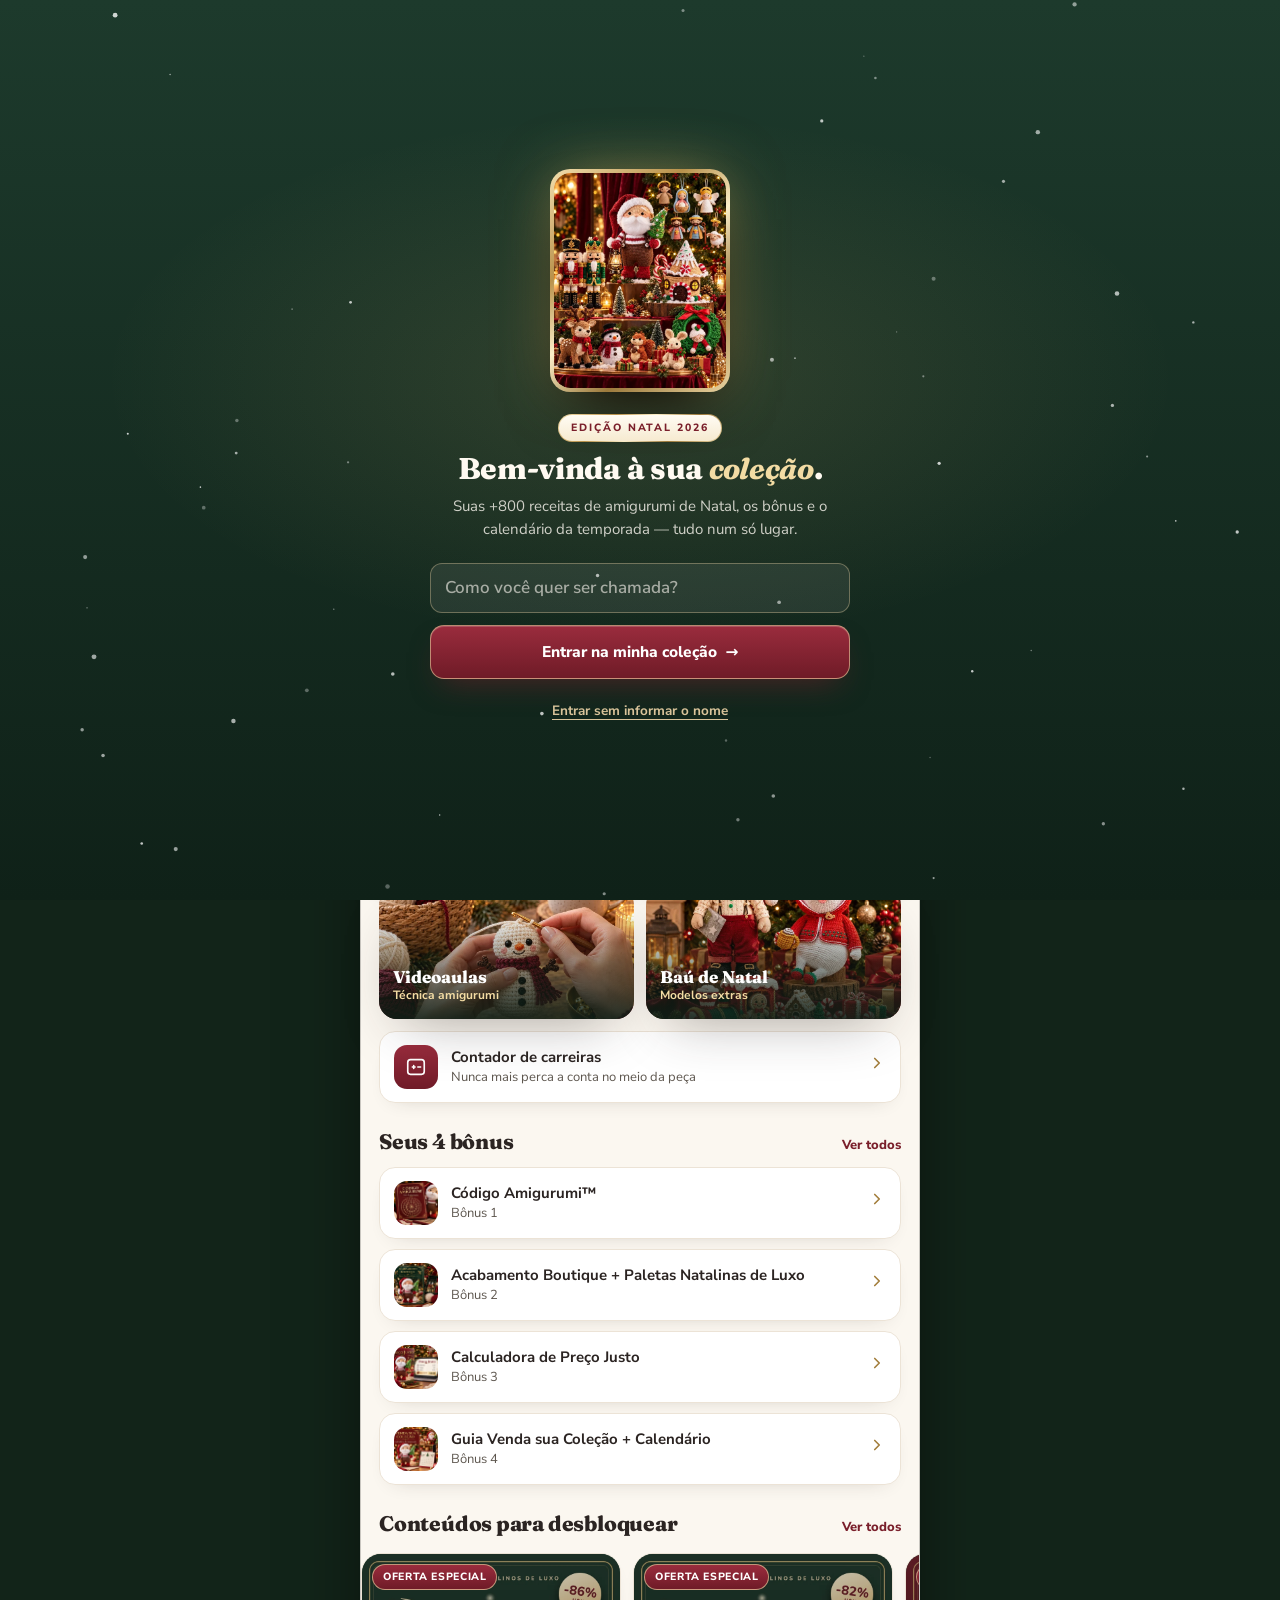
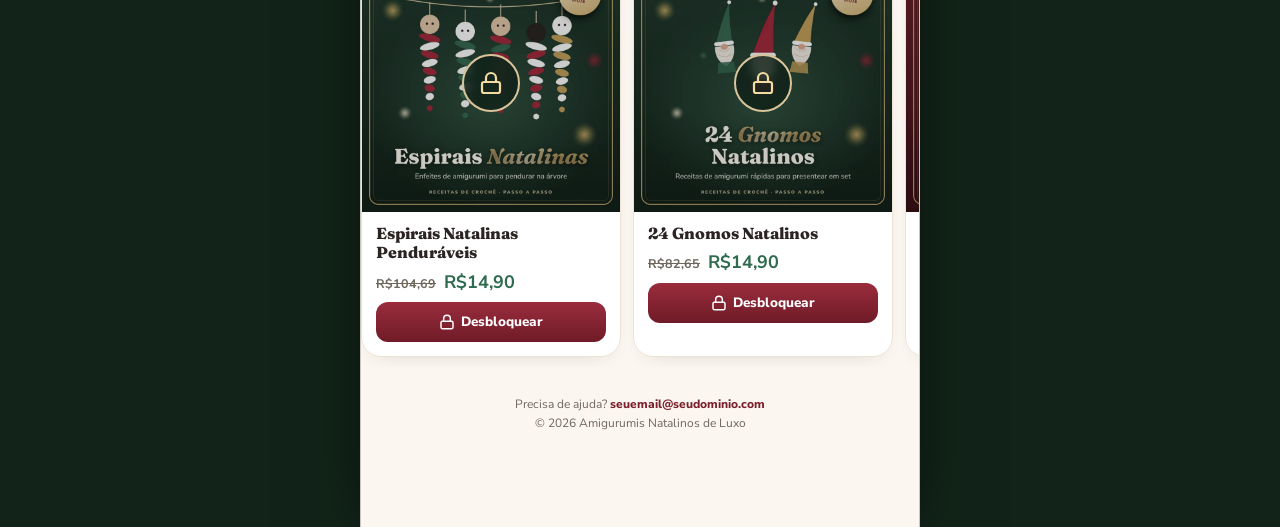
==== commit 502302cb: "URLs da Vercel no prompt da PerfectPay e no upsell; imagens dentro do app para o deploy separado Co-" ====
--- a/app/index.html
+++ b/app/index.html
@@ -364,7 +364,7 @@
 <div class="entrada-tela" id="entrada" hidden>
   <canvas class="neve" aria-hidden="true"></canvas>
   <div class="entrada-caixa">
-    <div class="entrada-capa"><img src="../imagens/hero-vitrine-natal.webp" alt=""></div>
+    <div class="entrada-capa"><img src="imagens/hero-vitrine-natal.webp" alt=""></div>
     <span class="ceja">EDIÇÃO NATAL 2026</span>
     <h1>Bem-vinda à sua <em>coleção</em>.</h1>
     <p>Suas +800 receitas de amigurumi de Natal, os bônus e o calendário da temporada — tudo num só lugar.</p>
@@ -453,7 +453,7 @@
 };
 /* ===================================================================== */
 
-const IMG = n => `../imagens/${n}.webp`;
+const IMG = n => `imagens/${n}.webp`;
 const EXTRAS = [
   { id:'espirais', tipo:'Oferta especial', nome:'Espirais Natalinas Penduráveis', capa:'extras/espirais.webp', preco:'R$14,90', de:'R$104,69', off:'-86%',
     gancho:'Peças rápidas que vendem em packs para a árvore',
